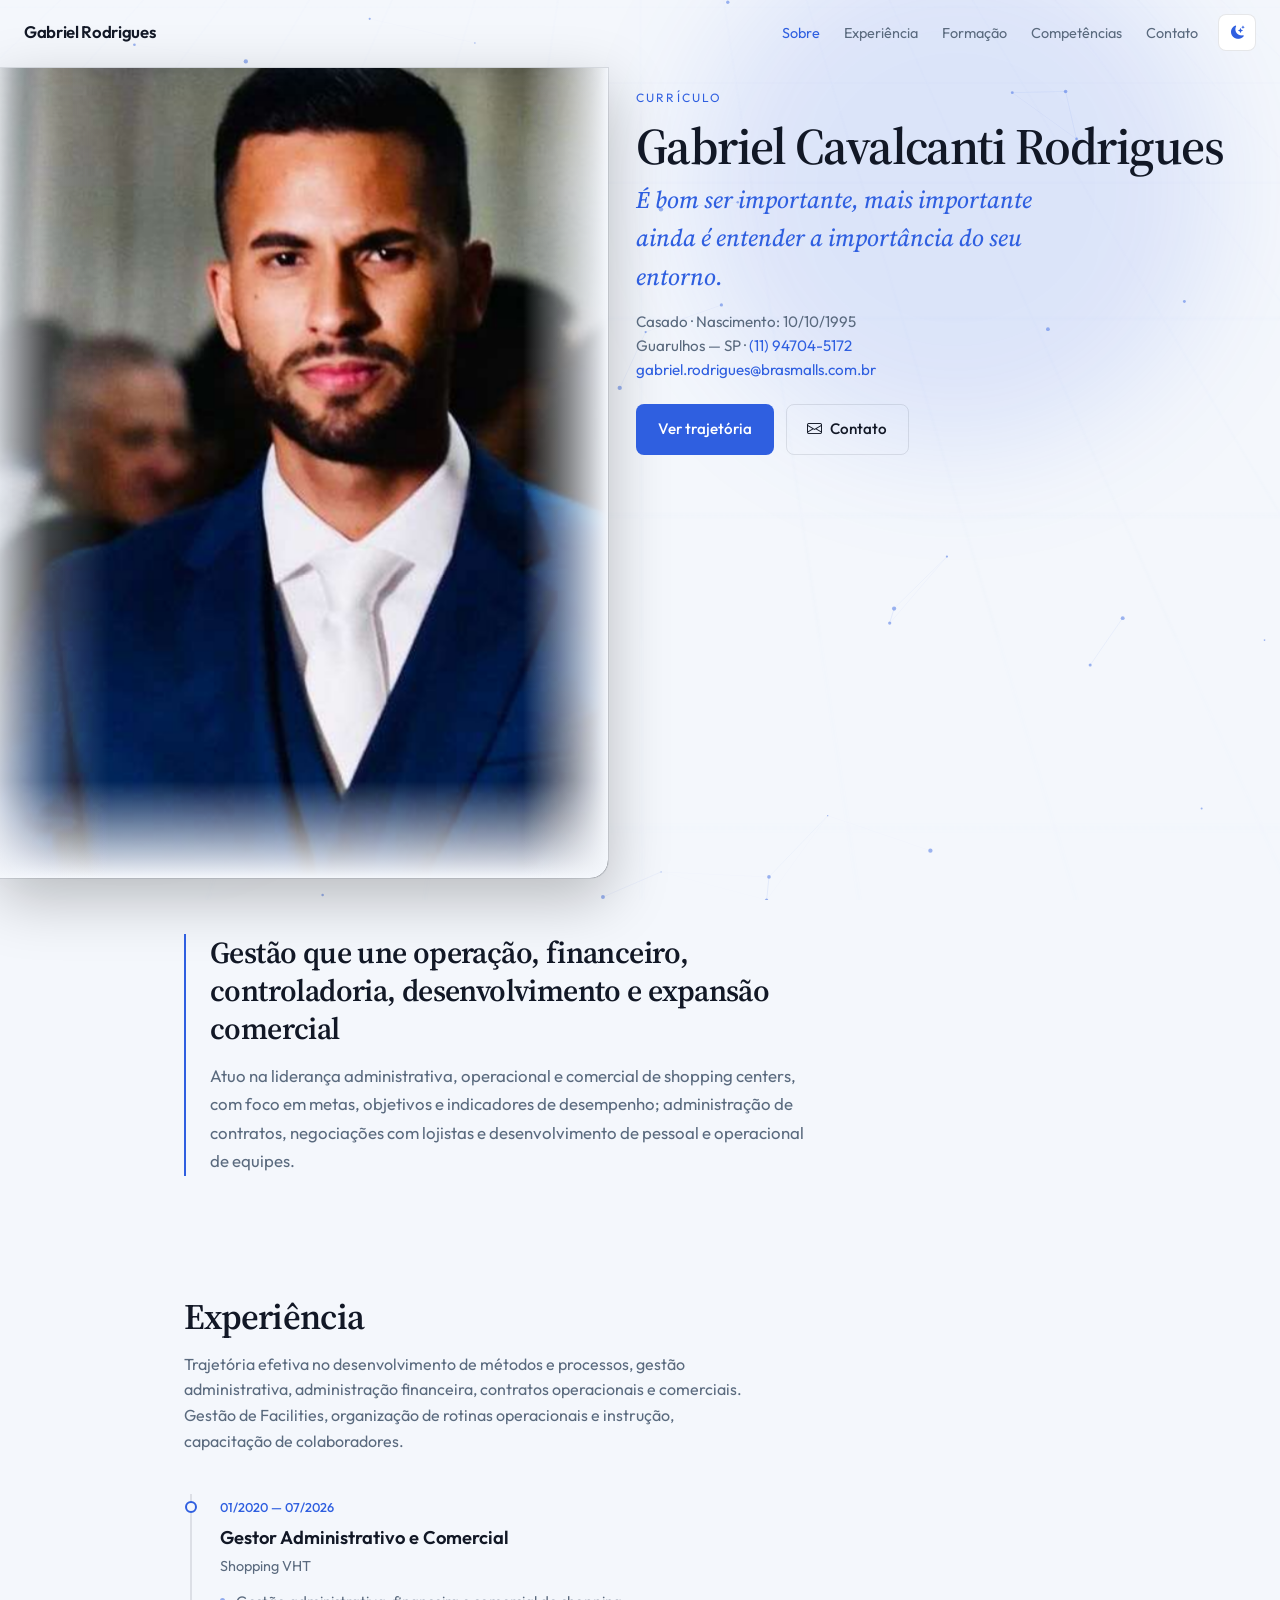
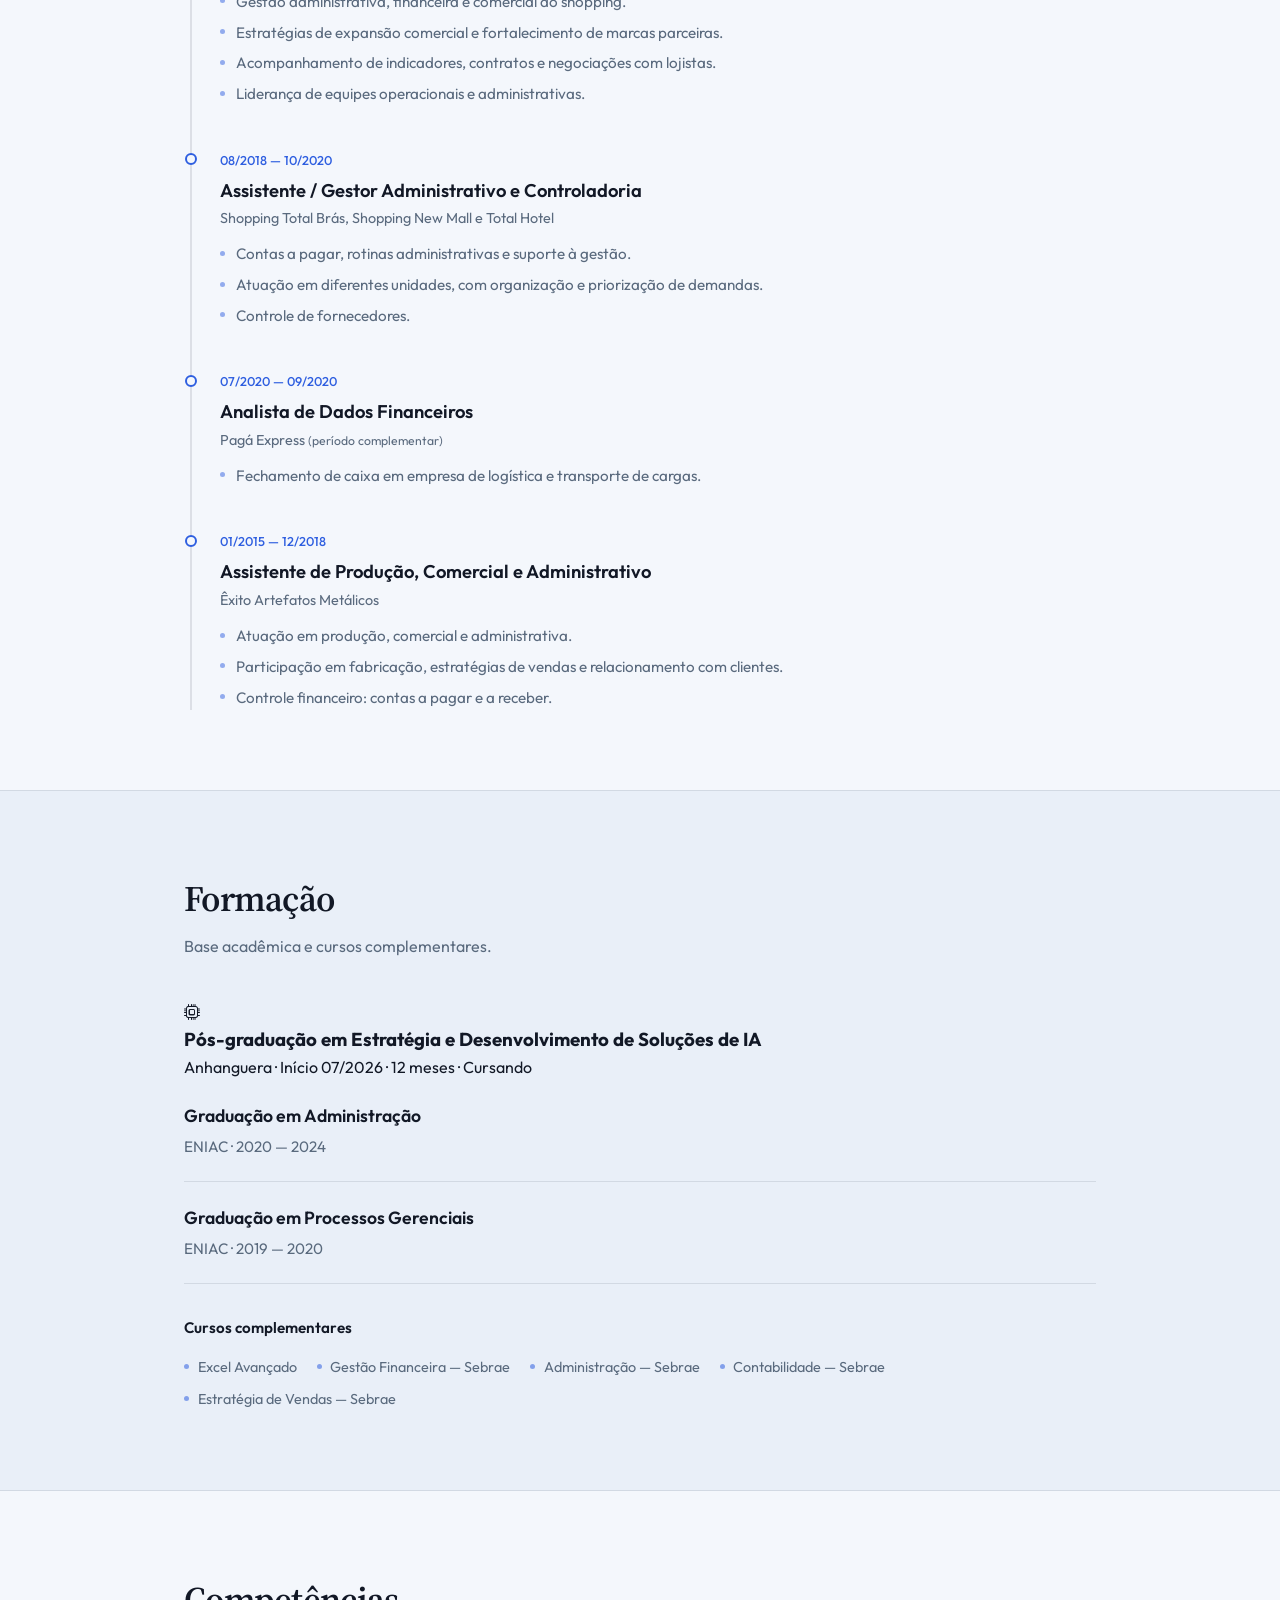
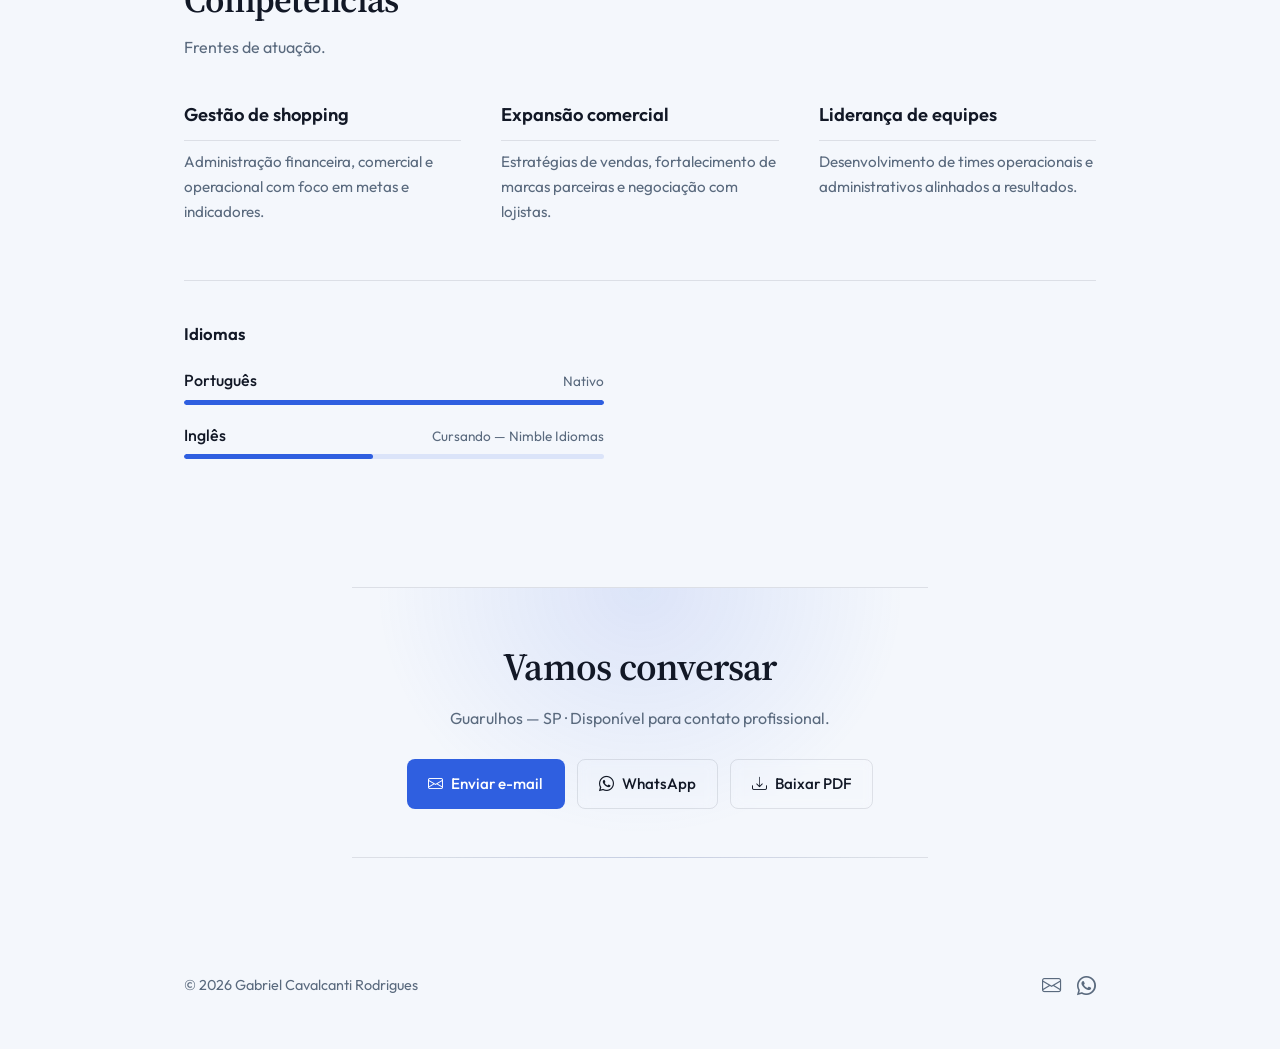
==== index.html @ 25b81e14 "Replace outdated PDF download with current CV content. Co-authored-by: Cursor <cursoragent@cursor.co" ====
<!DOCTYPE html>
<html lang="pt-BR">
<head>
  <meta charset="UTF-8" />
  <meta name="viewport" content="width=device-width, initial-scale=1.0" />
  <title>Gabriel Rodrigues | Gestão Administrativa e Comercial</title>
  <meta name="description" content="Currículo de Gabriel Cavalcanti Rodrigues — Gestor Administrativo e Comercial em shopping centers." />
  <link rel="preconnect" href="https://fonts.googleapis.com" />
  <link rel="preconnect" href="https://fonts.gstatic.com" crossorigin />
  <link href="https://fonts.googleapis.com/css2?family=Outfit:wght@400;500;600;700&family=Source+Serif+4:opsz,wght@8..60,500;8..60,600&display=swap" rel="stylesheet" />
  <link rel="stylesheet" href="https://cdn.jsdelivr.net/npm/bootstrap-icons@1.11.3/font/bootstrap-icons.min.css" />
  <link rel="stylesheet" href="styles.css" />
  <script>
    (function () {
      var saved = localStorage.getItem("cv-theme");
      var theme = saved || (window.matchMedia("(prefers-color-scheme: light)").matches ? "light" : "dark");
      document.documentElement.setAttribute("data-theme", theme);
    })();
  </script>
</head>
<body>
  <nav class="nav" id="nav">
    <a href="#inicio" class="nav__brand">Gabriel Rodrigues</a>
    <div class="nav__actions">
      <ul class="nav__links" id="navLinks">
        <li><a href="#sobre">Sobre</a></li>
        <li><a href="#experiencia">Experiência</a></li>
        <li><a href="#formacao">Formação</a></li>
        <li><a href="#competencias">Competências</a></li>
        <li><a href="#contato">Contato</a></li>
      </ul>
      <button class="theme-toggle" id="themeToggle" type="button" aria-label="Alternar tema claro ou escuro" title="Alternar tema">
        <i class="bi bi-sun-fill" id="themeIcon"></i>
      </button>
      <button class="nav__toggle" id="navToggle" aria-label="Abrir menu">
        <i class="bi bi-list"></i>
      </button>
    </div>
  </nav>

  <div class="fx" aria-hidden="true">
    <canvas id="fxCanvas" class="fx__canvas"></canvas>
    <div class="fx__grid"></div>
    <div class="fx__orb fx__orb--1"></div>
    <div class="fx__orb fx__orb--2"></div>
  </div>

  <header class="hero" id="inicio">
    <div class="hero__media">
      <img
        src="foto.jpg"
        alt="Gabriel Cavalcanti Rodrigues"
        class="hero__photo"
        onerror="this.style.display='none'; this.nextElementSibling.style.display='flex';"
      />
      <div class="hero__photo-fallback" aria-hidden="true">
        <i class="bi bi-person"></i>
      </div>
    </div>
    <div class="hero__content">
      <p class="hero__label">Currículo</p>
      <h1 class="hero__name">Gabriel Cavalcanti Rodrigues</h1>
      <p class="hero__tagline">É bom ser importante, mais importante ainda é entender a importância do seu entorno.</p>
      <p class="hero__summary">
        Casado · Nascimento: 10/10/1995<br />
        Guarulhos — SP · <a href="https://api.whatsapp.com/send?phone=5511947045172&text=Ol%C3%A1%2C%20vim%20pelo%20seu%20curr%C3%ADculo." target="_blank" rel="noopener noreferrer">(11) 94704-5172</a><br />
        <a href="mailto:gabriel.rodrigues@brasmalls.com.br">gabriel.rodrigues@brasmalls.com.br</a>
      </p>
      <div class="hero__cta">
        <a href="#experiencia" class="btn btn--primary">Ver trajetória</a>
        <a href="mailto:gabriel.rodrigues@brasmalls.com.br" class="btn btn--ghost">
          <i class="bi bi-envelope"></i> Contato
        </a>
      </div>
    </div>
  </header>

  <main>
        <section class="section section--intro" id="sobre">
      <div class="intro reveal">
        <h2>Gestão que une operação, financeiro, controladoria, desenvolvimento e expansão comercial</h2>
        <p>
          Atuo na liderança administrativa, operacional e comercial de shopping centers,
          com foco em metas, objetivos e indicadores de desempenho; administração de contratos,
          negociações com lojistas e desenvolvimento de pessoal e operacional de equipes.
        </p>
      </div>
    </section>

    <section class="section" id="experiencia">
      <div class="section__head">
        <h2>Experiência</h2>
        <p>Trajetória efetiva no desenvolvimento de métodos e processos, gestão administrativa, administração financeira, contratos operacionais e comerciais. Gestão de Facilities, organização de rotinas operacionais e instrução, capacitação de colaboradores.</p>
      </div>

      <div class="timeline">
        <article class="timeline__item reveal">
          <div class="timeline__meta">
            <span class="timeline__period">01/2020 — 07/2026</span>
            <h3>Gestor Administrativo e Comercial</h3>
            <p class="timeline__company">Shopping VHT</p>
          </div>
          <ul class="timeline__points">
            <li>Gestão administrativa, financeira e comercial do shopping.</li>
            <li>Estratégias de expansão comercial e fortalecimento de marcas parceiras.</li>
            <li>Acompanhamento de indicadores, contratos e negociações com lojistas.</li>
            <li>Liderança de equipes operacionais e administrativas.</li>
          </ul>
        </article>

        <article class="timeline__item reveal">
          <div class="timeline__meta">
            <span class="timeline__period">08/2018 — 10/2020</span>
            <h3>Assistente / Gestor Administrativo e Controladoria</h3>
            <p class="timeline__company">Shopping Total Brás, Shopping New Mall e Total Hotel</p>
          </div>
          <ul class="timeline__points">
            <li>Contas a pagar, rotinas administrativas e suporte à gestão.</li>
            <li>Atuação em diferentes unidades, com organização e priorização de demandas.</li>
            <li>Controle de fornecedores.</li>
          </ul>
        </article>

        <article class="timeline__item reveal">
          <div class="timeline__meta">
            <span class="timeline__period">07/2020 — 09/2020</span>
            <h3>Analista de Dados Financeiros</h3>
            <p class="timeline__company">Pagá Express <span class="timeline__note">(período complementar)</span></p>
          </div>
          <ul class="timeline__points">
            <li>Fechamento de caixa em empresa de logística e transporte de cargas.</li>
          </ul>
        </article>

        <article class="timeline__item reveal">
          <div class="timeline__meta">
            <span class="timeline__period">01/2015 — 12/2018</span>
            <h3>Assistente de Produção, Comercial e Administrativo</h3>
            <p class="timeline__company">Êxito Artefatos Metálicos</p>
          </div>
          <ul class="timeline__points">
            <li>Atuação em produção, comercial e administrativa.</li>
            <li>Participação em fabricação, estratégias de vendas e relacionamento com clientes.</li>
            <li>Controle financeiro: contas a pagar e a receber.</li>
          </ul>
        </article>
      </div>
    </section>

    <section class="section section--alt" id="formacao">
      <div class="section__head">
        <h2>Formação</h2>
        <p>Base acadêmica e cursos complementares.</p>
      </div>

      <div class="grid grid--2">
        <article class="info reveal">
          <i class="bi bi-cpu info__icon"></i>
          <div>
            <h3>Pós-graduação em Estratégia e Desenvolvimento de Soluções de IA</h3>
            <p class="info__sub">Anhanguera · Início 07/2026 · 12 meses · Cursando</p>
          </div>
        </article>
        <article class="stack__item reveal">
          <h3>Graduação em Administração</h3>
          <p>ENIAC · 2020 — 2024</p>
        </article>
        <article class="stack__item reveal">
          <h3>Graduação em Processos Gerenciais</h3>
          <p>ENIAC · 2019 — 2020</p>
        </article>
      </div>

      <div class="courses reveal">
        <h3 class="courses__title">Cursos complementares</h3>
        <ul class="courses__list">
          <li>Excel Avançado</li>
          <li>Gestão Financeira — Sebrae</li>
          <li>Administração — Sebrae</li>
          <li>Contabilidade — Sebrae</li>
          <li>Estratégia de Vendas — Sebrae</li>
        </ul>
      </div>
    </section>

    <section class="section" id="competencias">
      <div class="section__head">
        <h2>Competências</h2>
        <p>Frentes de atuação.</p>
      </div>

      <div class="skills">
        <article class="skill reveal">
          <h3>Gestão de shopping</h3>
          <p>Administração financeira, comercial e operacional com foco em metas e indicadores.</p>
        </article>
        <article class="skill reveal">
          <h3>Expansão comercial</h3>
          <p>Estratégias de vendas, fortalecimento de marcas parceiras e negociação com lojistas.</p>
        </article>
        <article class="skill reveal">
          <h3>Liderança de equipes</h3>
          <p>Desenvolvimento de times operacionais e administrativos alinhados a resultados.</p>
        </article>
      </div>

      <div class="langs reveal" id="idiomas">
        <h3 class="langs__title">Idiomas</h3>
        <ul class="langs__list">
          <li>
            <span class="langs__name">Português</span>
            <span class="langs__level">Nativo</span>
            <span class="langs__bar" role="progressbar" aria-valuenow="100" aria-valuemin="0" aria-valuemax="100">
              <span style="--level: 100%"></span>
            </span>
          </li>
          <li>
            <span class="langs__name">Inglês</span>
            <span class="langs__level">Cursando — Nimble Idiomas</span>
            <span class="langs__bar" role="progressbar" aria-valuenow="45" aria-valuemin="0" aria-valuemax="100">
              <span style="--level: 45%"></span>
            </span>
          </li>
        </ul>
      </div>
    </section>

    <section class="section section--cta" id="contato">
      <div class="cta reveal">
        <h2>Vamos conversar</h2>
        <p>Guarulhos — SP · Disponível para contato profissional.</p>
        <div class="cta__actions">
          <a href="mailto:gabriel.rodrigues@brasmalls.com.br" class="btn btn--primary">
            <i class="bi bi-envelope"></i> Enviar e-mail
          </a>
          <a href="https://api.whatsapp.com/send?phone=5511947045172&text=Ol%C3%A1%2C%20vim%20pelo%20seu%20curr%C3%ADculo." target="_blank" rel="noopener noreferrer" class="btn btn--ghost">
            <i class="bi bi-whatsapp"></i> WhatsApp
          </a>
          <a href="Curriculo_ Rodrigues.pdf" class="btn btn--ghost" download>
            <i class="bi bi-download"></i> Baixar PDF
          </a>
        </div>
      </div>
    </section>
  </main>

  <footer class="footer">
    <p>© <span id="year"></span> Gabriel Cavalcanti Rodrigues</p>
    <div class="footer__links">
      <a href="mailto:gabriel.rodrigues@brasmalls.com.br" aria-label="E-mail"><i class="bi bi-envelope"></i></a>
      <a href="https://api.whatsapp.com/send?phone=5511947045172&text=Ol%C3%A1%2C%20vim%20pelo%20seu%20curr%C3%ADculo." target="_blank" rel="noopener noreferrer" aria-label="WhatsApp"><i class="bi bi-whatsapp"></i></a>
    </div>
  </footer>

  <script src="script.js"></script>
</body>
</html>
---- styles.css ----
:root {
  --bg: #070b14;
  --bg-alt: #0e1524;
  --surface: #141c2e;
  --text: #e8eef4;
  --muted: #8b9aab;
  --accent: #4d7cff;
  --accent-soft: #6b91ff;
  --accent-dim: rgba(77, 124, 255, 0.16);
  --line: rgba(232, 238, 244, 0.1);
  --nav-bg: rgba(7, 11, 20, 0.82);
  --fx-dot: rgba(77, 124, 255, 0.55);
  --fx-line: rgba(77, 124, 255, 0.12);
  --fx-grid: rgba(77, 124, 255, 0.06);
  --orb-a: rgba(45, 100, 255, 0.18);
  --orb-b: rgba(20, 180, 220, 0.1);
  --font: "Outfit", sans-serif;
  --serif: "Source Serif 4", Georgia, serif;
  --radius: 12px;
  --max: 960px;
  --ease: cubic-bezier(0.22, 1, 0.36, 1);
  color-scheme: dark;
}

[data-theme="light"] {
  --bg: #f4f7fc;
  --bg-alt: #e8eef8;
  --surface: #ffffff;
  --text: #121826;
  --muted: #5a6a7e;
  --accent: #2f5fe0;
  --accent-soft: #1e4fd0;
  --accent-dim: rgba(47, 95, 224, 0.12);
  --line: rgba(18, 24, 38, 0.1);
  --nav-bg: rgba(244, 247, 252, 0.88);
  --fx-dot: rgba(47, 95, 224, 0.45);
  --fx-line: rgba(47, 95, 224, 0.1);
  --fx-grid: rgba(47, 95, 224, 0.05);
  --orb-a: rgba(47, 95, 224, 0.12);
  --orb-b: rgba(20, 160, 200, 0.08);
  color-scheme: light;
}

*,
*::before,
*::after {
  box-sizing: border-box;
  margin: 0;
  padding: 0;
}

html {
  scroll-behavior: smooth;
}

body {
  font-family: var(--font);
  background: var(--bg);
  color: var(--text);
  line-height: 1.6;
  min-height: 100vh;
  transition: background 0.35s var(--ease), color 0.35s var(--ease);
}

a {
  color: inherit;
  text-decoration: none;
}

ul {
  list-style: none;
}

img {
  display: block;
  max-width: 100%;
}

/* —— Futuristic FX —— */
.fx {
  position: fixed;
  inset: 0;
  z-index: 0;
  pointer-events: none;
  overflow: hidden;
}

.fx__canvas {
  position: absolute;
  inset: 0;
  width: 100%;
  height: 100%;
}

.fx__grid {
  position: absolute;
  inset: -20%;
  background-image:
    linear-gradient(var(--fx-grid) 1px, transparent 1px),
    linear-gradient(90deg, var(--fx-grid) 1px, transparent 1px);
  background-size: 56px 56px;
  transform: perspective(600px) rotateX(58deg) translateY(-8%);
  transform-origin: center top;
  animation: gridDrift 28s linear infinite;
  mask-image: linear-gradient(180deg, rgba(0, 0, 0, 0.55), transparent 72%);
  opacity: 0.7;
}

.fx__orb {
  position: absolute;
  border-radius: 50%;
  filter: blur(60px);
  animation: orbFloat 18s ease-in-out infinite;
}

.fx__orb--1 {
  width: 42vw;
  height: 42vw;
  max-width: 520px;
  max-height: 520px;
  top: -8%;
  right: 5%;
  background: var(--orb-a);
}

.fx__orb--2 {
  width: 36vw;
  height: 36vw;
  max-width: 420px;
  max-height: 420px;
  bottom: 10%;
  left: -6%;
  background: var(--orb-b);
  animation-delay: -7s;
  animation-duration: 22s;
}

@keyframes gridDrift {
  from { background-position: 0 0; }
  to { background-position: 0 56px; }
}

@keyframes orbFloat {
  0%, 100% { transform: translate(0, 0) scale(1); }
  50% { transform: translate(3%, 4%) scale(1.08); }
}

.nav,
.hero,
main,
.footer {
  position: relative;
  z-index: 1;
}

/* —— Nav —— */
.nav {
  position: fixed;
  top: 0;
  left: 0;
  right: 0;
  z-index: 100;
  display: flex;
  align-items: center;
  justify-content: space-between;
  padding: 0.85rem 1.5rem;
  transition: background 0.3s var(--ease), backdrop-filter 0.3s, border-color 0.3s;
}

.nav.scrolled {
  background: var(--nav-bg);
  backdrop-filter: blur(14px);
  border-bottom: 1px solid var(--line);
}

.nav__brand {
  font-weight: 600;
  font-size: 1.05rem;
  letter-spacing: -0.02em;
}

.nav__actions {
  display: flex;
  align-items: center;
  gap: 1.25rem;
}

.nav__links {
  display: flex;
  gap: 1.5rem;
}

.nav__links a {
  font-size: 0.9rem;
  color: var(--muted);
  transition: color 0.2s;
}

.nav__links a:hover,
.nav__links a.active {
  color: var(--accent);
}

.theme-toggle {
  display: inline-flex;
  align-items: center;
  justify-content: center;
  width: 2.35rem;
  height: 2.35rem;
  border-radius: 8px;
  border: 1px solid var(--line);
  background: var(--surface);
  color: var(--accent);
  cursor: pointer;
  transition: transform 0.2s var(--ease), border-color 0.2s, background 0.2s;
}

.theme-toggle:hover {
  transform: translateY(-1px);
  border-color: var(--accent);
}

.nav__toggle {
  display: none;
  background: none;
  border: none;
  color: var(--text);
  font-size: 1.5rem;
  cursor: pointer;
}

/* —— Hero —— */
.hero {
  display: grid;
  grid-template-columns: minmax(280px, 0.95fr) 1.05fr;
  align-items: start;
  min-height: auto;
  padding-top: 4.25rem;
}

.hero__media {
  position: relative;
  overflow: hidden;
  background: var(--bg-alt);
  height: min(90vh, 820px);
  border-radius: 0 0 18px 0;
  box-shadow: 0 0 0 1px var(--line), 0 20px 60px rgba(0, 0, 0, 0.25);
}

.hero__photo {
  width: 100%;
  height: 100%;
  object-fit: cover;
  object-position: 68% 10%;
  transform: scale(1.02);
  transform-origin: 68% 10%;
  animation: fadeIn 1s var(--ease) both;
}

.hero__photo-fallback {
  display: none;
  width: 100%;
  height: 100%;
  min-height: 280px;
  align-items: center;
  justify-content: center;
  background: linear-gradient(145deg, var(--surface), var(--bg));
  font-size: 6rem;
  color: var(--muted);
  opacity: 0.4;
}

.hero__media::after {
  content: "";
  position: absolute;
  inset: 0;
  background:
    linear-gradient(90deg, color-mix(in srgb, var(--bg) 80%, transparent) 0%, color-mix(in srgb, var(--bg) 25%, transparent) 8%, transparent 18%),
    linear-gradient(270deg, var(--bg) 0%, transparent 14%),
    linear-gradient(180deg, transparent 88%, var(--bg) 100%);
  pointer-events: none;
  z-index: 2;
}

.hero__media::before {
  content: "";
  position: absolute;
  inset: 0;
  border: 1px solid rgba(77, 124, 255, 0.2);
  border-left: none;
  border-top: none;
  border-radius: 0 0 18px 0;
  pointer-events: none;
  z-index: 1;
  box-shadow: inset 0 0 40px rgba(77, 124, 255, 0.08);
}

.hero__content {
  display: flex;
  flex-direction: column;
  justify-content: flex-start;
  padding: 1.25rem 2.5rem 2rem 1.75rem;
  animation: slideUp 0.9s var(--ease) 0.1s both;
}

.hero__label {
  font-size: 0.75rem;
  text-transform: uppercase;
  letter-spacing: 0.18em;
  color: var(--accent);
  margin-bottom: 0.65rem;
}

.hero__name {
  font-family: var(--serif);
  font-size: clamp(2.1rem, 4.4vw, 3.2rem);
  font-weight: 600;
  line-height: 1.1;
  letter-spacing: -0.03em;
  margin-bottom: 0.45rem;
}

.hero__tagline {
  font-family: var(--serif);
  font-size: clamp(1.15rem, 2.2vw, 1.5rem);
  font-weight: 500;
  color: var(--accent);
  margin-bottom: 0.85rem;
  font-style: italic;
  max-width: 28rem;
}

.hero__summary {
  color: var(--muted);
  font-size: 0.95rem;
  max-width: 28rem;
  margin-bottom: 1.35rem;
  line-height: 1.6;
}

.hero__summary a {
  color: var(--accent);
  transition: color 0.2s;
}

.hero__summary a:hover {
  color: var(--accent-soft);
}

.hero__cta {
  display: flex;
  flex-wrap: wrap;
  gap: 0.75rem;
}

.btn {
  display: inline-flex;
  align-items: center;
  gap: 0.5rem;
  padding: 0.75rem 1.3rem;
  font-family: var(--font);
  font-size: 0.95rem;
  font-weight: 500;
  border-radius: 8px;
  border: 1px solid transparent;
  cursor: pointer;
  transition: transform 0.2s var(--ease), background 0.2s, border-color 0.2s;
}

.btn:hover {
  transform: translateY(-2px);
}

.btn--primary {
  background: var(--accent);
  color: #fff;
}

.btn--primary:hover {
  background: var(--accent-soft);
}

.btn--ghost {
  background: transparent;
  border-color: var(--line);
  color: var(--text);
  backdrop-filter: blur(6px);
}

.btn--ghost:hover {
  border-color: var(--accent);
  color: var(--accent);
}

/* —— Sections —— */
.section {
  max-width: var(--max);
  margin: 0 auto;
  padding: 5rem 1.5rem;
}

.section--intro {
  padding-top: 3.5rem;
  padding-bottom: 2rem;
}

.section--alt {
  position: relative;
}

.section--alt::before {
  content: "";
  position: absolute;
  left: 50%;
  transform: translateX(-50%);
  width: 100vw;
  top: 0;
  bottom: 0;
  background: color-mix(in srgb, var(--bg-alt) 88%, transparent);
  z-index: -1;
  border-top: 1px solid var(--line);
  border-bottom: 1px solid var(--line);
}

.section__head {
  margin-bottom: 2.5rem;
  max-width: 36rem;
}

.section__head h2 {
  font-family: var(--serif);
  font-size: clamp(1.75rem, 3.5vw, 2.25rem);
  font-weight: 600;
  letter-spacing: -0.02em;
  margin-bottom: 0.4rem;
}

.section__head p {
  color: var(--muted);
  font-size: 1rem;
}

.intro {
  max-width: 40rem;
  border-left: 2px solid var(--accent);
  padding-left: 1.5rem;
}

.intro h2 {
  font-family: var(--serif);
  font-size: clamp(1.45rem, 3vw, 1.9rem);
  font-weight: 600;
  line-height: 1.25;
  letter-spacing: -0.02em;
  margin-bottom: 0.85rem;
}

.intro p {
  color: var(--muted);
  font-size: 1.05rem;
  line-height: 1.7;
}

/* —— Timeline —— */
.timeline {
  display: flex;
  flex-direction: column;
  border-left: 2px solid var(--line);
  margin-left: 0.35rem;
}

.timeline__item {
  position: relative;
  padding: 0 0 2.5rem 1.75rem;
}

.timeline__item:last-child {
  padding-bottom: 0;
}

.timeline__item::before {
  content: "";
  position: absolute;
  left: -7px;
  top: 0.4rem;
  width: 12px;
  height: 12px;
  border-radius: 50%;
  background: var(--bg);
  border: 2px solid var(--accent);
}

.timeline__period {
  display: inline-block;
  font-size: 0.8rem;
  color: var(--accent);
  font-weight: 500;
  margin-bottom: 0.35rem;
}

.timeline__item h3 {
  font-size: 1.15rem;
  font-weight: 600;
  margin-bottom: 0.15rem;
}

.timeline__company {
  color: var(--muted);
  font-size: 0.9rem;
  margin-bottom: 0.75rem;
}

.timeline__note {
  color: var(--muted);
  font-weight: 400;
  font-size: 0.85em;
}

.timeline__points {
  display: flex;
  flex-direction: column;
  gap: 0.4rem;
}

.timeline__points li {
  position: relative;
  padding-left: 1rem;
  color: var(--muted);
  font-size: 0.95rem;
}

.timeline__points li::before {
  content: "";
  position: absolute;
  left: 0;
  top: 0.55em;
  width: 5px;
  height: 5px;
  border-radius: 50%;
  background: var(--accent);
  opacity: 0.5;
}

/* —— Formação stack —— */
.stack {
  display: flex;
  flex-direction: column;
  gap: 0;
}

.stack__item {
  padding: 1.35rem 0;
  border-bottom: 1px solid var(--line);
}

.stack__item:first-child {
  padding-top: 0;
}

.stack__item h3 {
  font-size: 1.1rem;
  font-weight: 600;
  margin-bottom: 0.3rem;
}

.stack__item p {
  color: var(--muted);
  font-size: 0.95rem;
}

.courses {
  margin-top: 2rem;
}

.courses__title {
  font-size: 0.95rem;
  font-weight: 600;
  margin-bottom: 1rem;
  color: var(--text);
}

.courses__list {
  display: flex;
  flex-wrap: wrap;
  gap: 0.55rem 1.25rem;
}

.courses__list li {
  font-size: 0.9rem;
  color: var(--muted);
  position: relative;
  padding-left: 0.85rem;
}

.courses__list li::before {
  content: "";
  position: absolute;
  left: 0;
  top: 0.55em;
  width: 5px;
  height: 5px;
  border-radius: 50%;
  background: var(--accent);
  opacity: 0.55;
}

/* —— Competências —— */
.skills {
  display: grid;
  grid-template-columns: repeat(3, 1fr);
  gap: 2rem 2.5rem;
}

.skill h3 {
  font-size: 1.15rem;
  font-weight: 600;
  margin-bottom: 0.5rem;
  padding-bottom: 0.65rem;
  border-bottom: 1px solid var(--line);
}

.skill p {
  color: var(--muted);
  font-size: 0.95rem;
  line-height: 1.65;
}

.langs {
  margin-top: 3.5rem;
  padding-top: 2.5rem;
  border-top: 1px solid var(--line);
}

.langs__title {
  font-size: 1.05rem;
  font-weight: 600;
  margin-bottom: 1.25rem;
}

.langs__list {
  display: flex;
  flex-direction: column;
  gap: 1.15rem;
  max-width: 420px;
}

.langs__list li {
  display: grid;
  grid-template-columns: 1fr auto;
  grid-template-rows: auto auto;
  gap: 0.35rem 1rem;
  align-items: baseline;
}

.langs__name {
  font-weight: 500;
}

.langs__level {
  font-size: 0.85rem;
  color: var(--muted);
  text-align: right;
}

.langs__bar {
  grid-column: 1 / -1;
  height: 5px;
  background: var(--accent-dim);
  border-radius: 99px;
  overflow: hidden;
}

.langs__bar > span {
  display: block;
  height: 100%;
  width: 0;
  background: var(--accent);
  border-radius: 99px;
  transition: width 1s var(--ease);
}

.langs__bar.animate > span {
  width: var(--level);
}

/* —— CTA closing —— */
.section--cta {
  padding-top: 3rem;
  padding-bottom: 5rem;
}

.cta {
  text-align: center;
  max-width: 36rem;
  margin: 0 auto;
  padding: 3rem 1.25rem;
  border-top: 1px solid var(--line);
  border-bottom: 1px solid var(--line);
  background:
    radial-gradient(ellipse at 50% 0%, var(--accent-dim), transparent 65%);
}

.cta h2 {
  font-family: var(--serif);
  font-size: clamp(1.8rem, 4vw, 2.4rem);
  font-weight: 600;
  letter-spacing: -0.02em;
  margin-bottom: 0.5rem;
}

.cta > p {
  color: var(--muted);
  margin-bottom: 1.75rem;
}

.cta__actions {
  display: flex;
  flex-wrap: wrap;
  justify-content: center;
  gap: 0.75rem;
}

/* —— Footer —— */
.footer {
  max-width: var(--max);
  margin: 0 auto;
  padding: 2rem 1.5rem 3rem;
  display: flex;
  align-items: center;
  justify-content: space-between;
  gap: 1rem;
  color: var(--muted);
  font-size: 0.9rem;
}

.footer__links {
  display: flex;
  gap: 1rem;
}

.footer__links a {
  font-size: 1.2rem;
  transition: color 0.2s;
}

.footer__links a:hover {
  color: var(--accent);
}

/* —— Reveal / motion —— */
.reveal {
  opacity: 0;
  transform: translateY(18px);
  transition: opacity 0.6s var(--ease), transform 0.6s var(--ease);
}

.reveal.visible {
  opacity: 1;
  transform: translateY(0);
}

@keyframes fadeIn {
  from { opacity: 0; }
  to { opacity: 1; }
}

@keyframes slideUp {
  from {
    opacity: 0;
    transform: translateY(22px);
  }
  to {
    opacity: 1;
    transform: translateY(0);
  }
}

@media (prefers-reduced-motion: reduce) {
  .fx__grid,
  .fx__orb,
  .reveal,
  .hero__content,
  .hero__photo {
    animation: none !important;
  }

  .reveal {
    opacity: 1;
    transform: none;
  }
}

/* —— Responsive —— */
@media (max-width: 900px) {
  .hero {
    grid-template-columns: 1fr;
    padding-top: 4rem;
  }

  .hero__media {
    height: min(58vh, 520px);
    width: min(100%, 380px);
    margin: 0 auto;
    border-radius: 0 0 16px 16px;
  }

  .hero__photo {
    object-position: 68% 8%;
    transform: scale(1.03);
    transform-origin: 68% 8%;
  }

  .hero__media::after {
    background: linear-gradient(180deg, transparent 45%, var(--bg) 100%);
  }

  .hero__media::before {
    border-radius: 0 0 16px 16px;
    border-left: 1px solid rgba(77, 124, 255, 0.2);
  }

  .hero__content {
    padding: 1.25rem 1.5rem 2.5rem;
  }

  .skills {
    grid-template-columns: 1fr;
    gap: 1.75rem;
  }
}

@media (max-width: 700px) {
  .nav__toggle {
    display: block;
  }

  .nav__links {
    position: absolute;
    top: 100%;
    left: 0;
    right: 0;
    flex-direction: column;
    gap: 0;
    background: var(--nav-bg);
    backdrop-filter: blur(14px);
    border-bottom: 1px solid var(--line);
    max-height: 0;
    overflow: hidden;
    transition: max-height 0.35s var(--ease);
  }

  .nav__links.open {
    max-height: 320px;
  }

  .nav__links a {
    display: block;
    padding: 1rem 1.5rem;
    border-top: 1px solid var(--line);
  }

  .footer {
    flex-direction: column;
    text-align: center;
  }

  .cta__actions {
    flex-direction: column;
    align-items: stretch;
  }

  .cta__actions .btn {
    justify-content: center;
  }
}
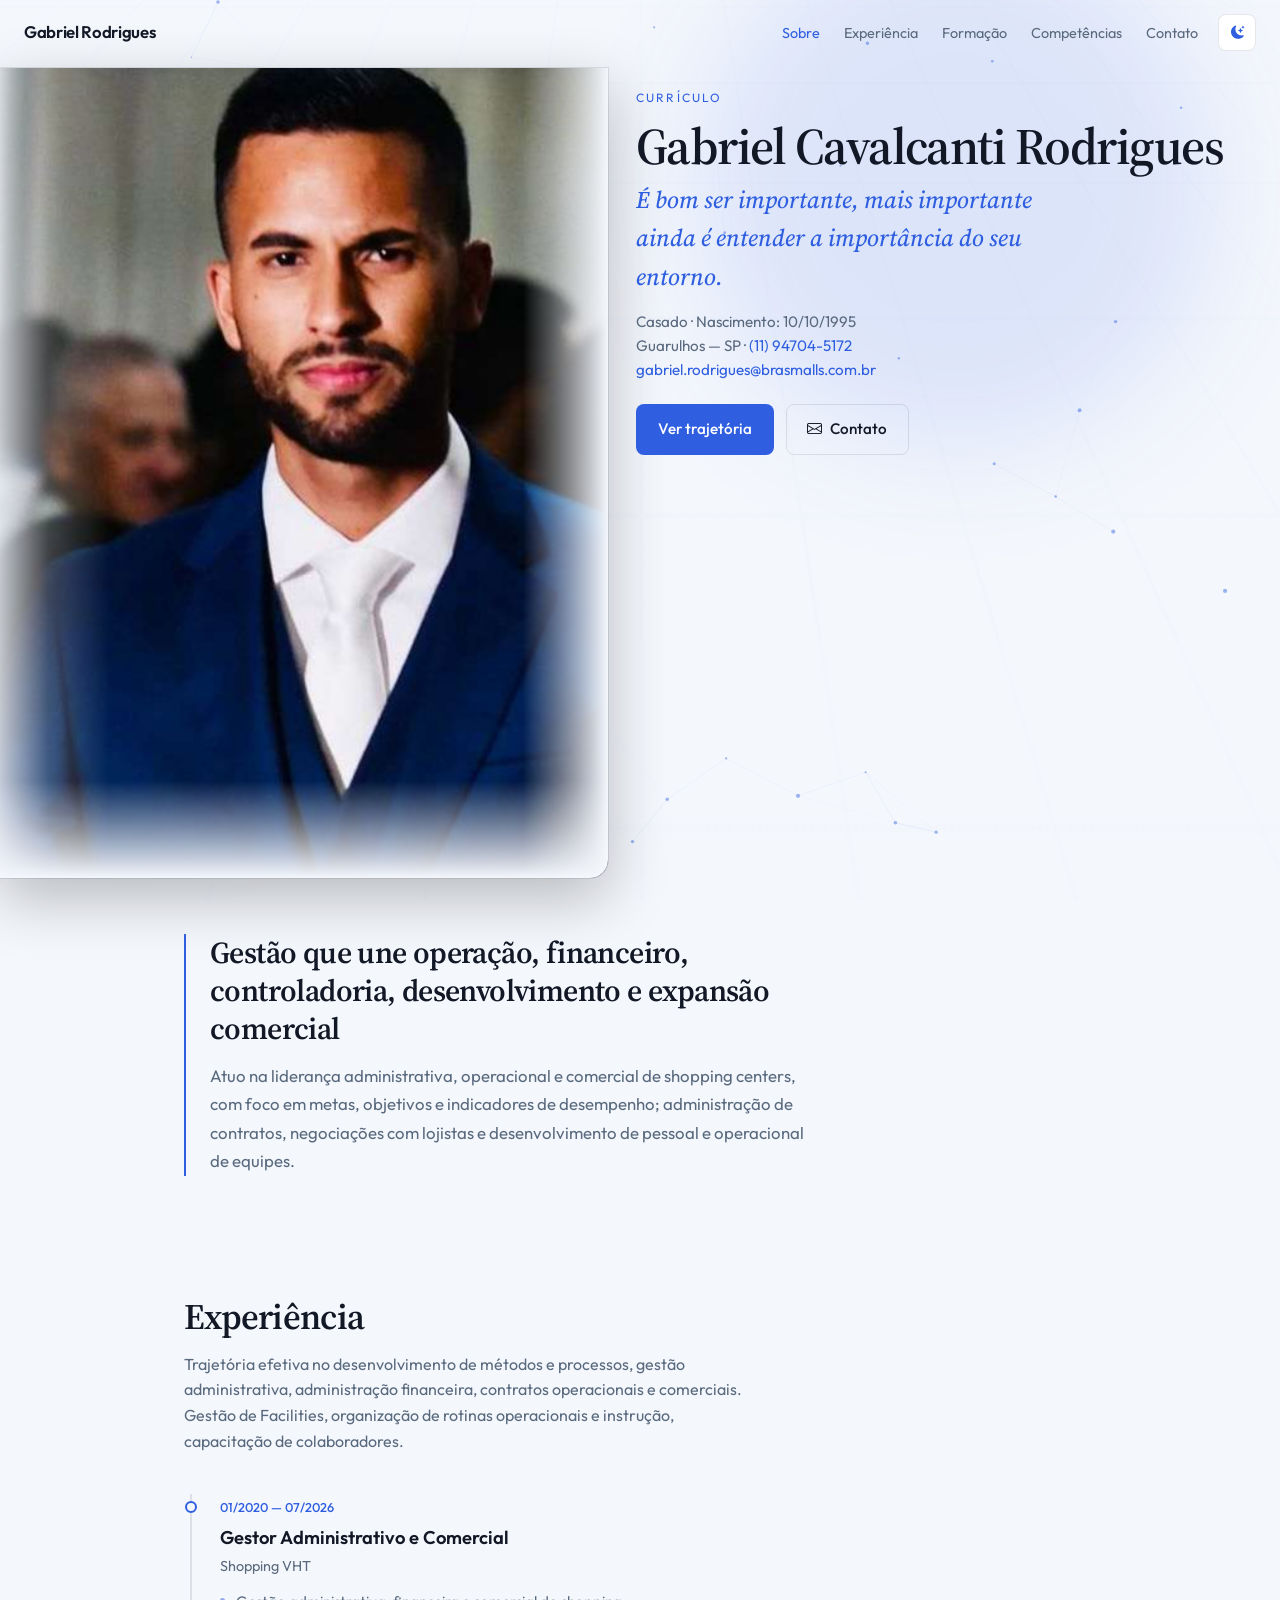
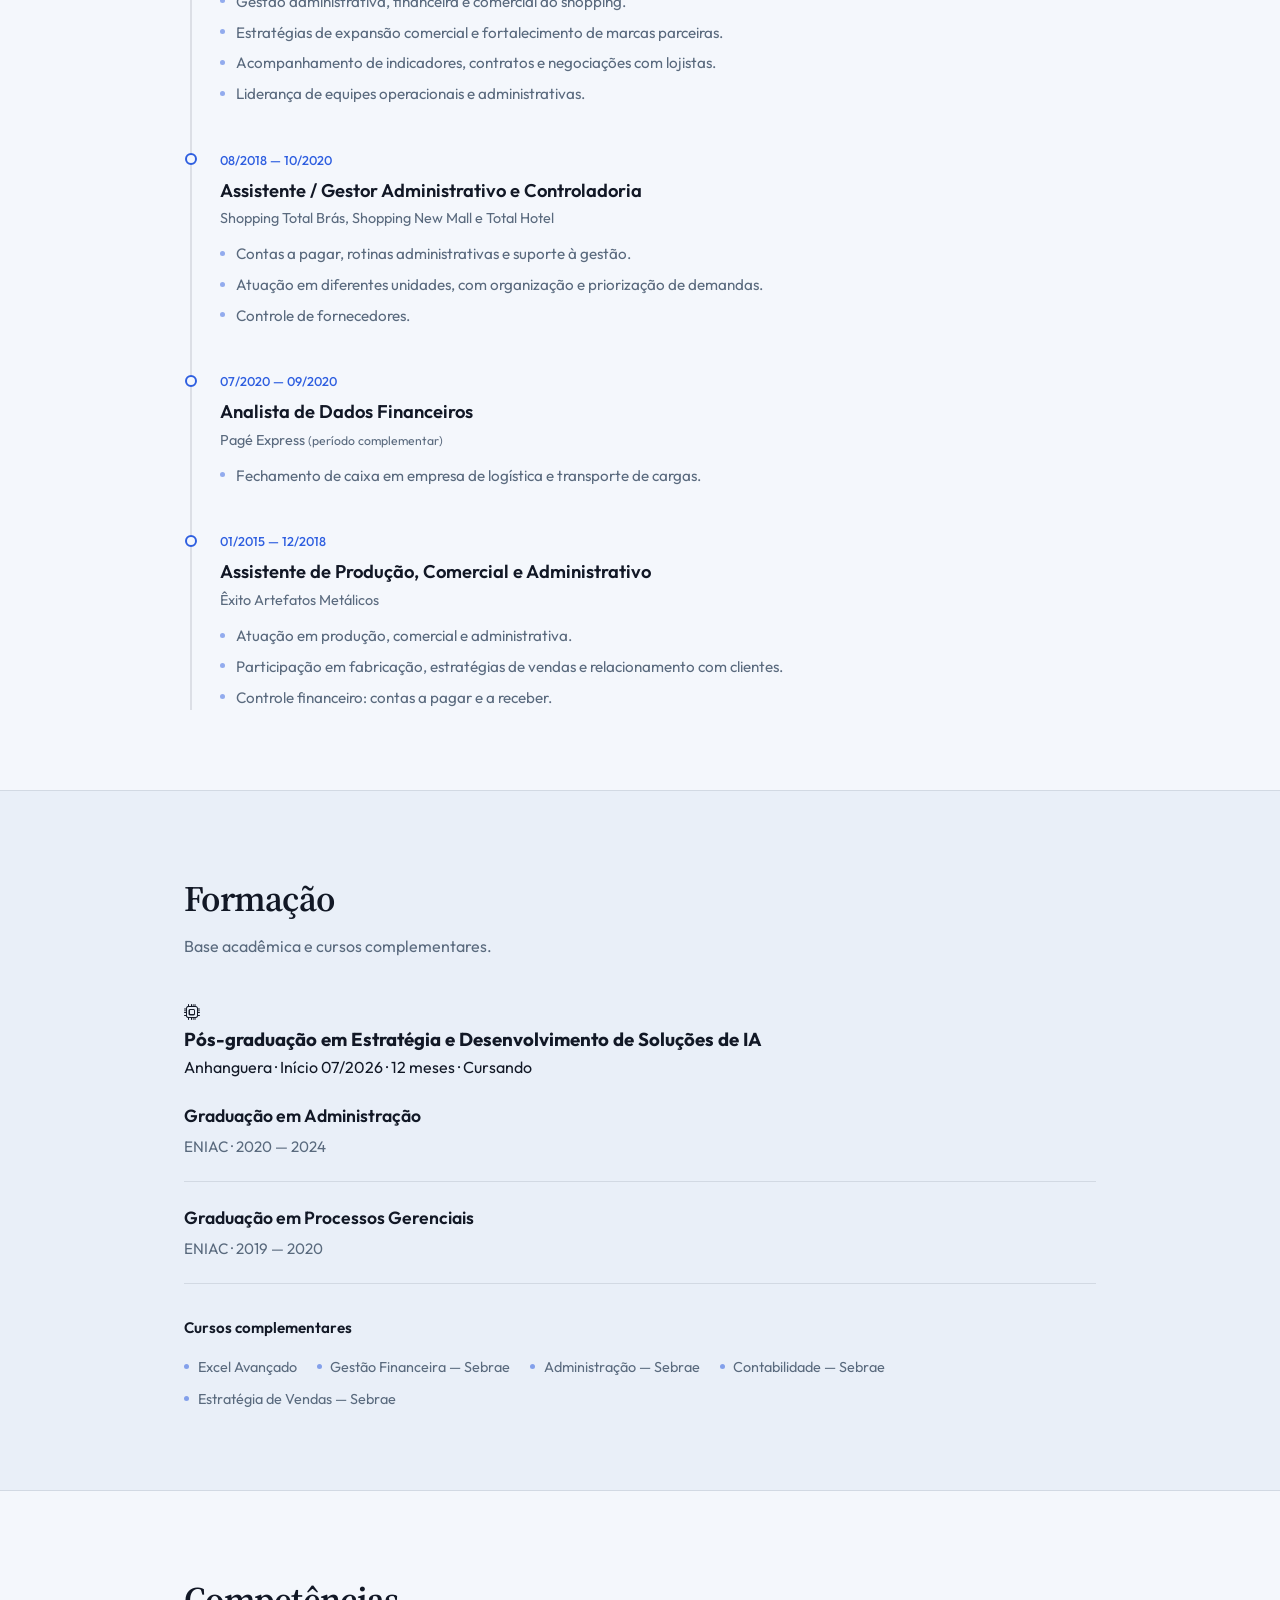
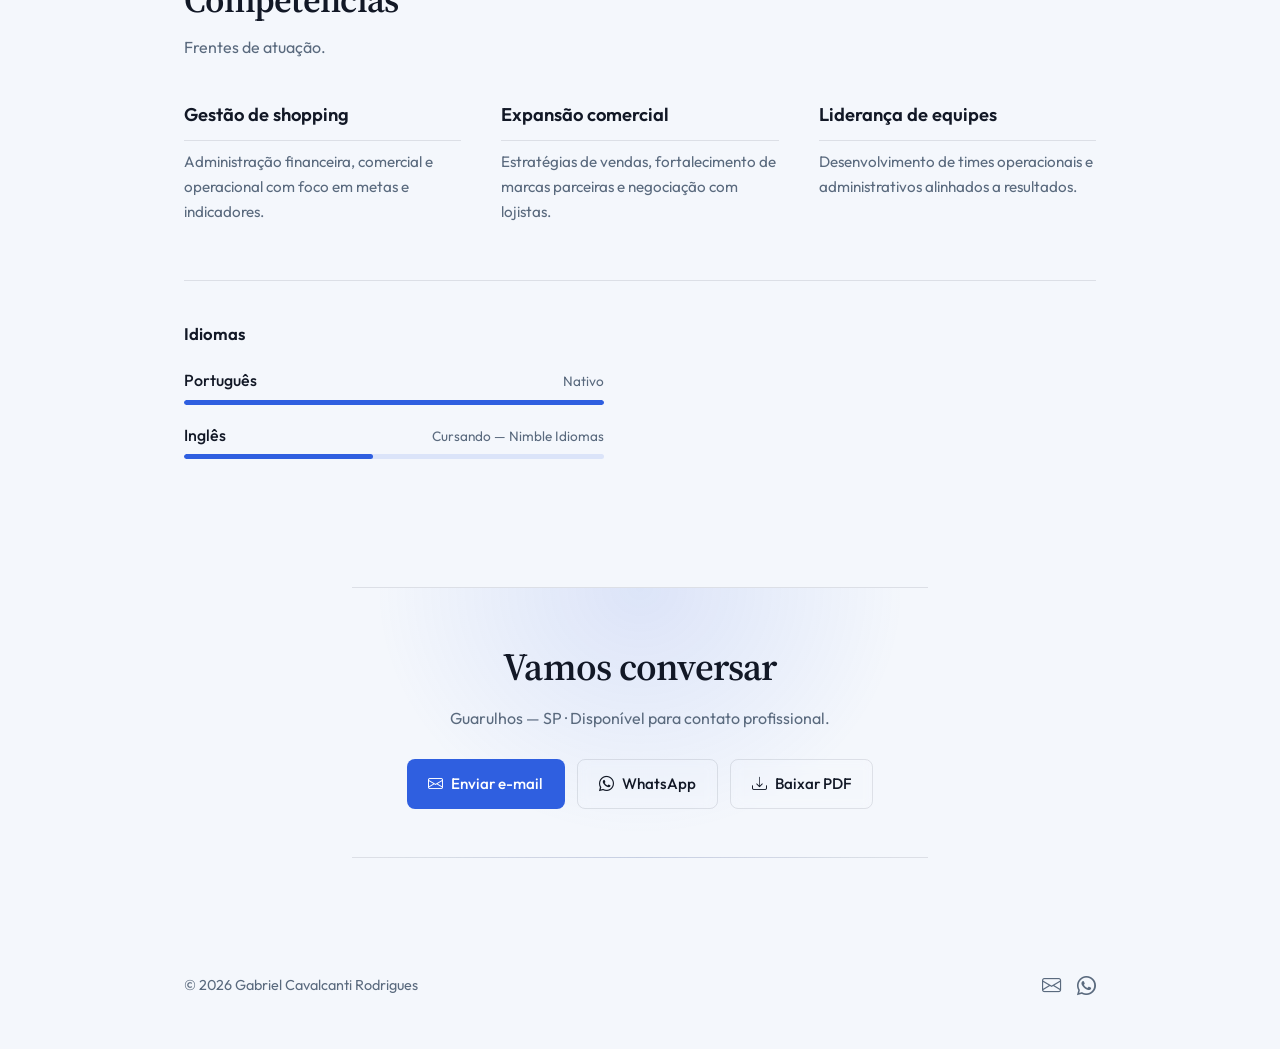
==== commit 7292c9e3: "Fix company name spelling to Pagé Express. Co-authored-by: Cursor <cursoragent@cursor.com>" ====
--- a/index.html
+++ b/index.html
@@ -125,7 +125,7 @@
           <div class="timeline__meta">
             <span class="timeline__period">07/2020 — 09/2020</span>
             <h3>Analista de Dados Financeiros</h3>
-            <p class="timeline__company">Pagá Express <span class="timeline__note">(período complementar)</span></p>
+            <p class="timeline__company">Pagé Express <span class="timeline__note">(período complementar)</span></p>
           </div>
           <ul class="timeline__points">
             <li>Fechamento de caixa em empresa de logística e transporte de cargas.</li>
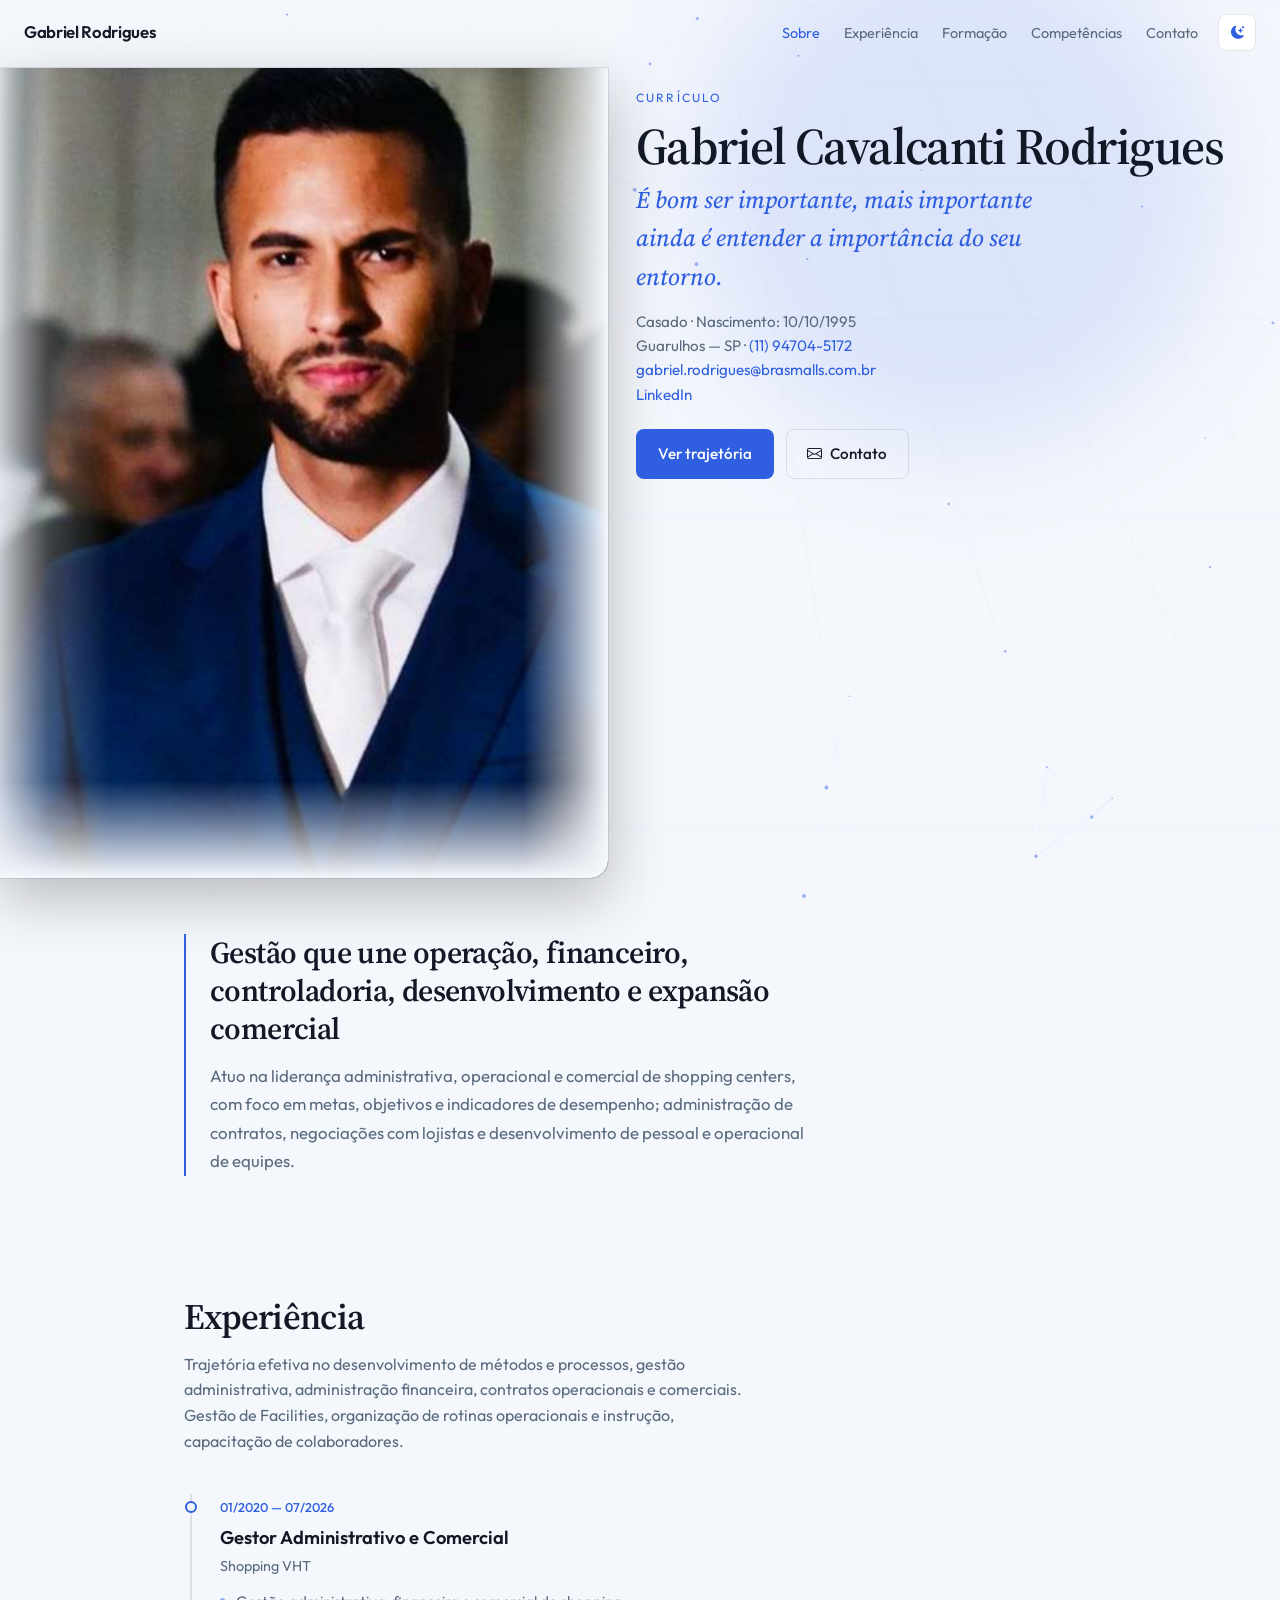
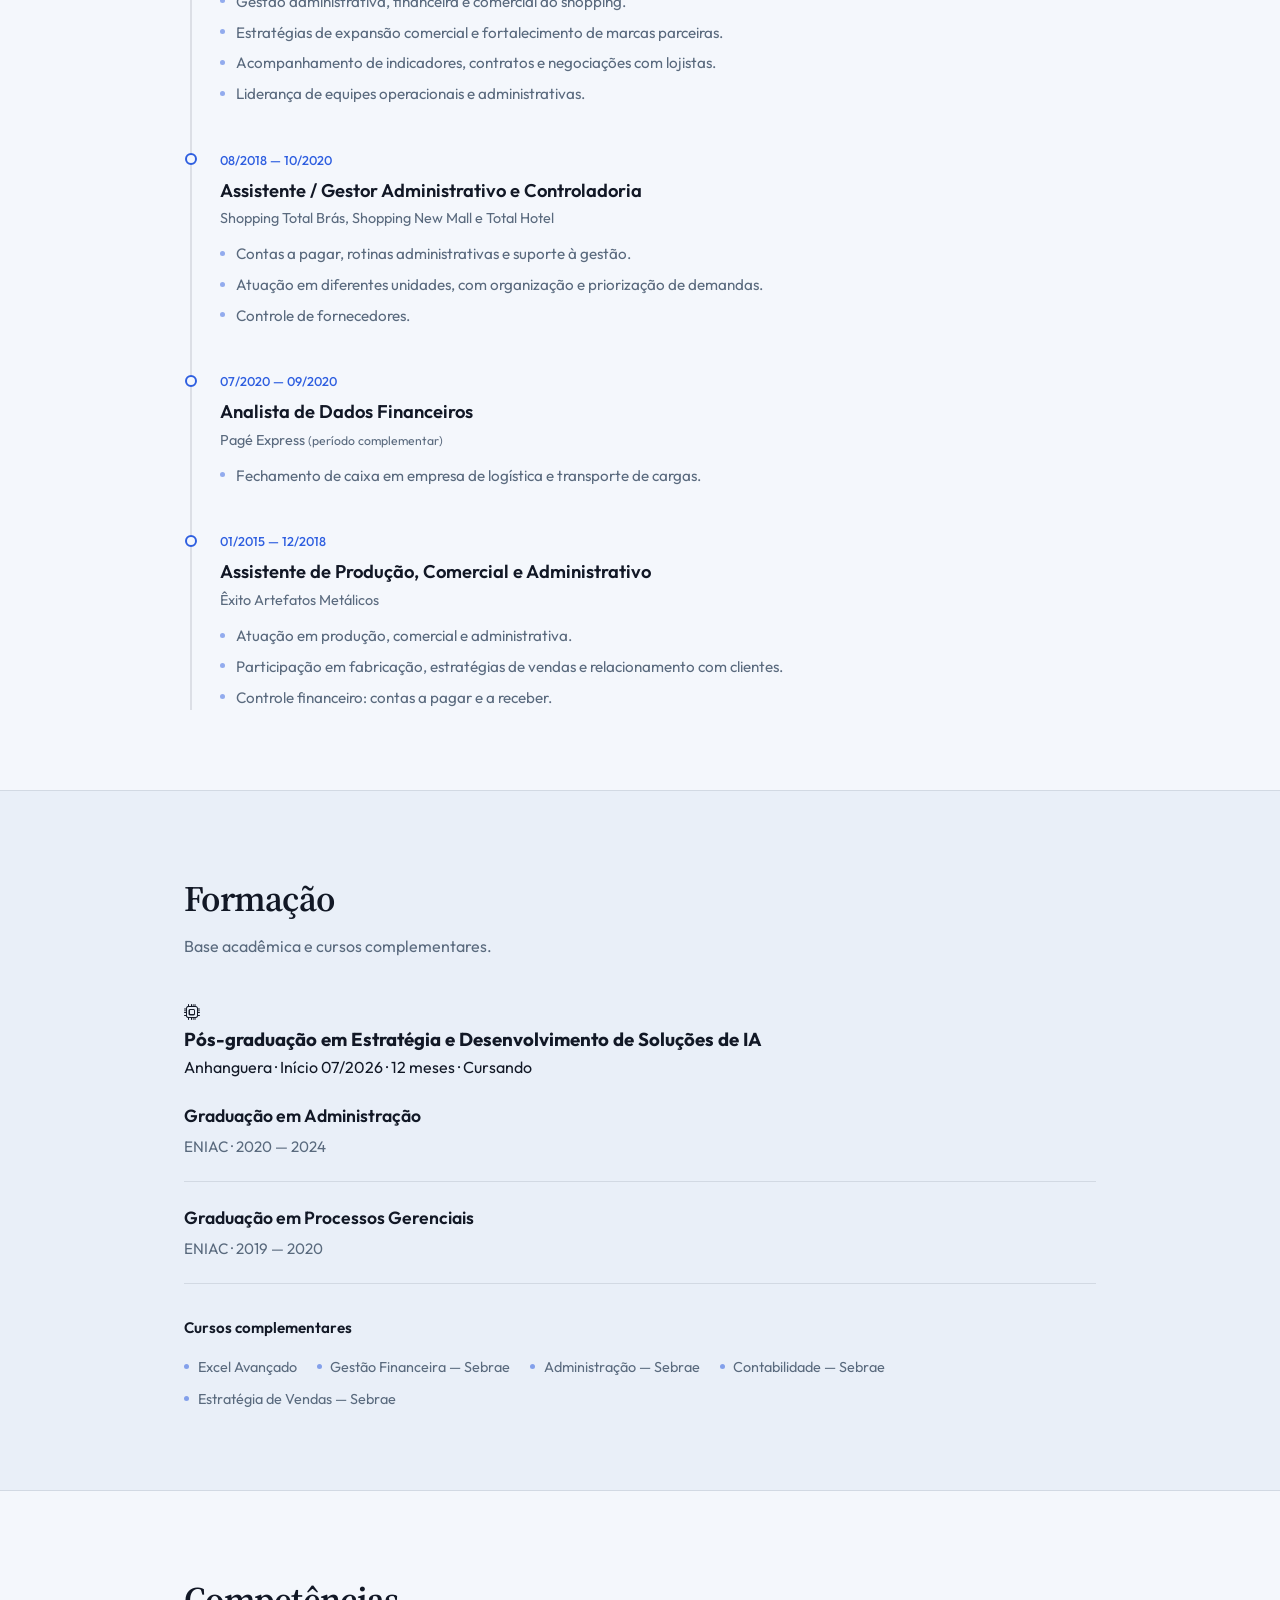
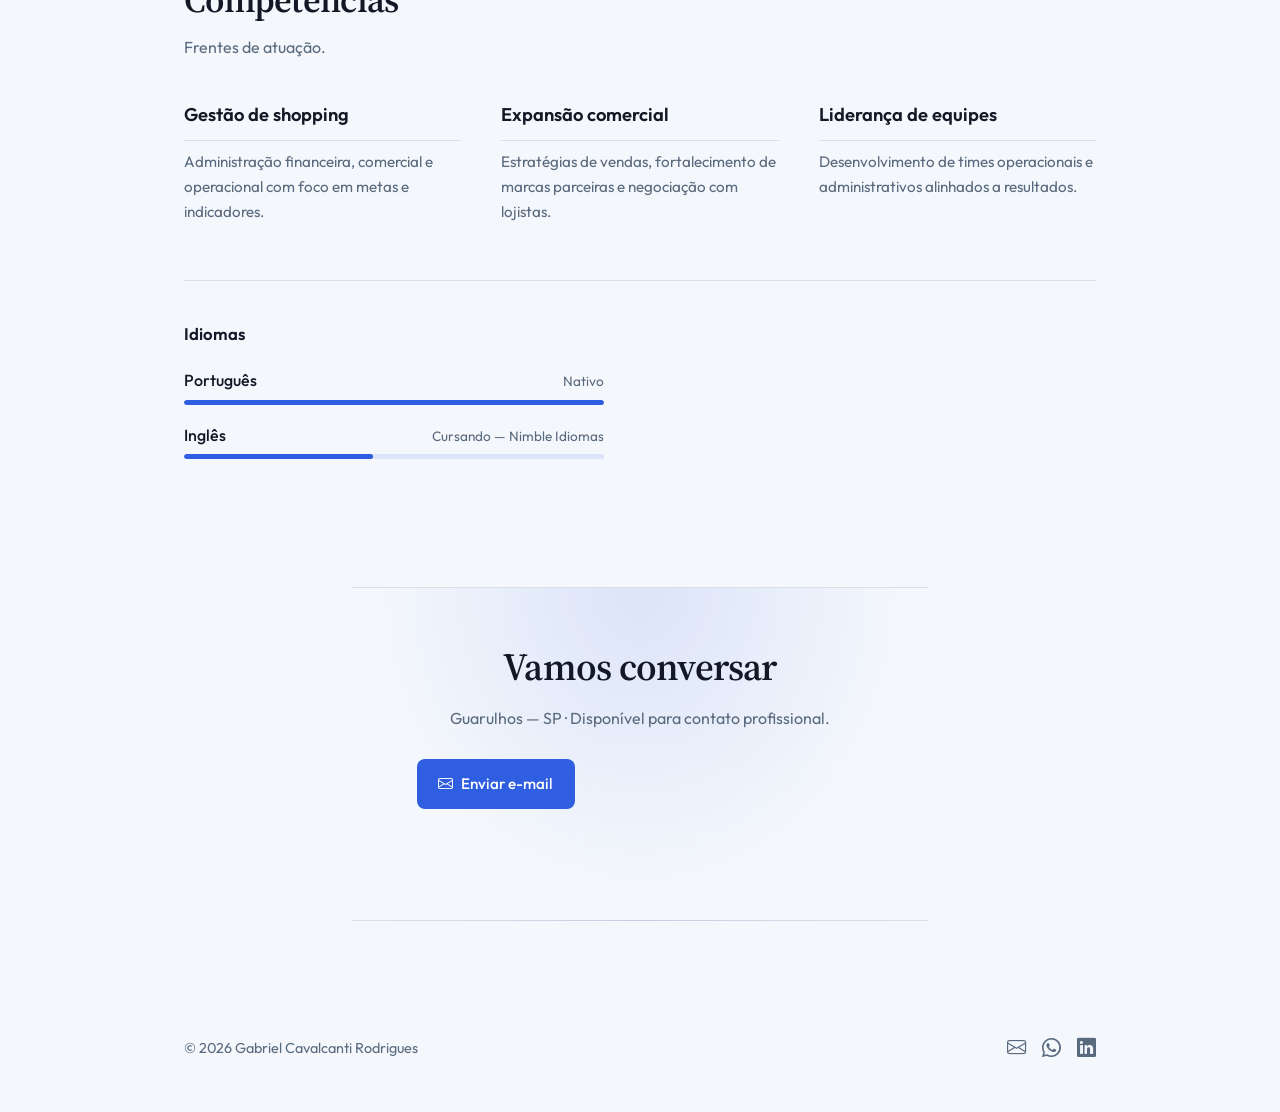
==== commit bc590bed: "Add LinkedIn profile link to site and PDF. Co-authored-by: Cursor <cursoragent@cursor.com>" ====
--- a/index.html
+++ b/index.html
@@ -64,7 +64,8 @@
       <p class="hero__summary">
         Casado · Nascimento: 10/10/1995<br />
         Guarulhos — SP · <a href="https://api.whatsapp.com/send?phone=5511947045172&text=Ol%C3%A1%2C%20vim%20pelo%20seu%20curr%C3%ADculo." target="_blank" rel="noopener noreferrer">(11) 94704-5172</a><br />
-        <a href="mailto:gabriel.rodrigues@brasmalls.com.br">gabriel.rodrigues@brasmalls.com.br</a>
+        <a href="mailto:gabriel.rodrigues@brasmalls.com.br">gabriel.rodrigues@brasmalls.com.br</a><br />
+        <a href="https://www.linkedin.com/in/gabriel-rodrigues-a4638b1a1/" target="_blank" rel="noopener noreferrer">LinkedIn</a>
       </p>
       <div class="hero__cta">
         <a href="#experiencia" class="btn btn--primary">Ver trajetória</a>
@@ -236,6 +237,9 @@
           <a href="https://api.whatsapp.com/send?phone=5511947045172&text=Ol%C3%A1%2C%20vim%20pelo%20seu%20curr%C3%ADculo." target="_blank" rel="noopener noreferrer" class="btn btn--ghost">
             <i class="bi bi-whatsapp"></i> WhatsApp
           </a>
+          <a href="https://www.linkedin.com/in/gabriel-rodrigues-a4638b1a1/" target="_blank" rel="noopener noreferrer" class="btn btn--ghost">
+            <i class="bi bi-linkedin"></i> LinkedIn
+          </a>
           <a href="Curriculo_ Rodrigues.pdf" class="btn btn--ghost" download>
             <i class="bi bi-download"></i> Baixar PDF
           </a>
@@ -249,6 +253,7 @@
     <div class="footer__links">
       <a href="mailto:gabriel.rodrigues@brasmalls.com.br" aria-label="E-mail"><i class="bi bi-envelope"></i></a>
       <a href="https://api.whatsapp.com/send?phone=5511947045172&text=Ol%C3%A1%2C%20vim%20pelo%20seu%20curr%C3%ADculo." target="_blank" rel="noopener noreferrer" aria-label="WhatsApp"><i class="bi bi-whatsapp"></i></a>
+      <a href="https://www.linkedin.com/in/gabriel-rodrigues-a4638b1a1/" target="_blank" rel="noopener noreferrer" aria-label="LinkedIn"><i class="bi bi-linkedin"></i></a>
     </div>
   </footer>
 
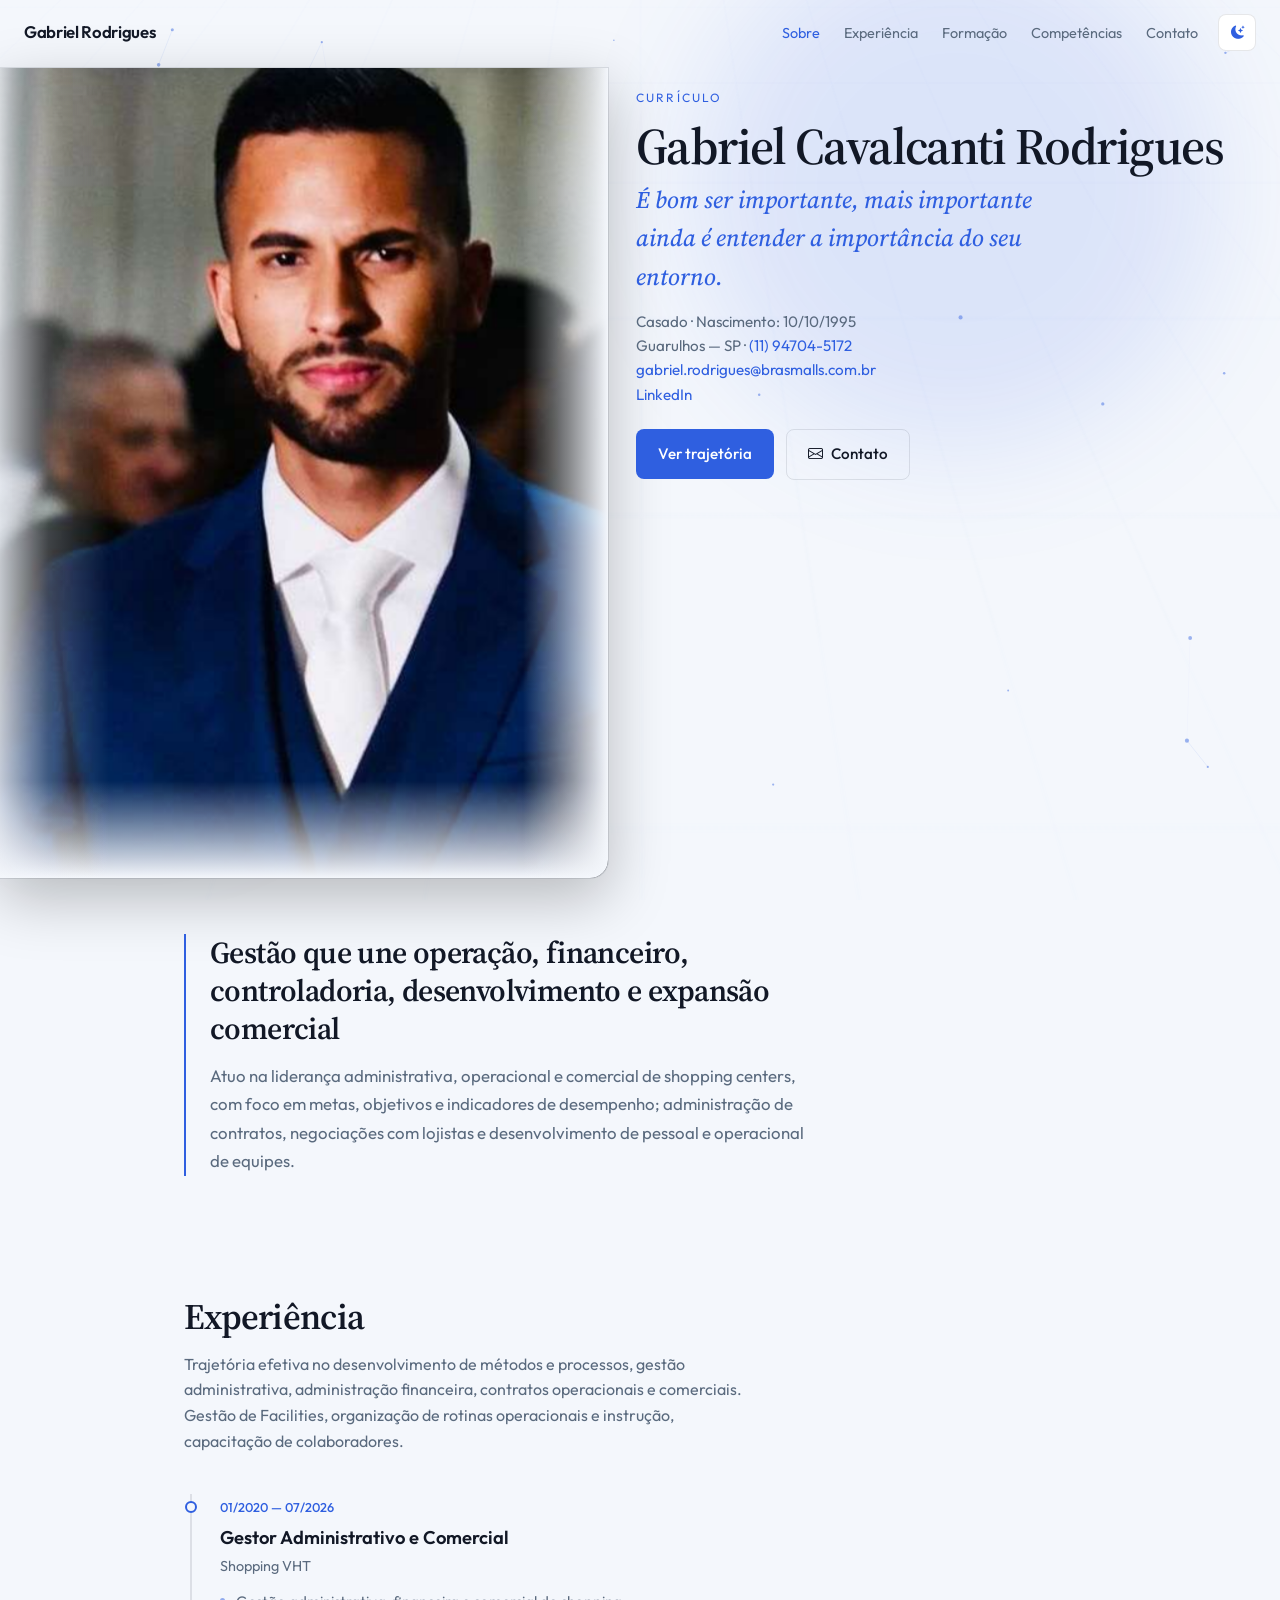
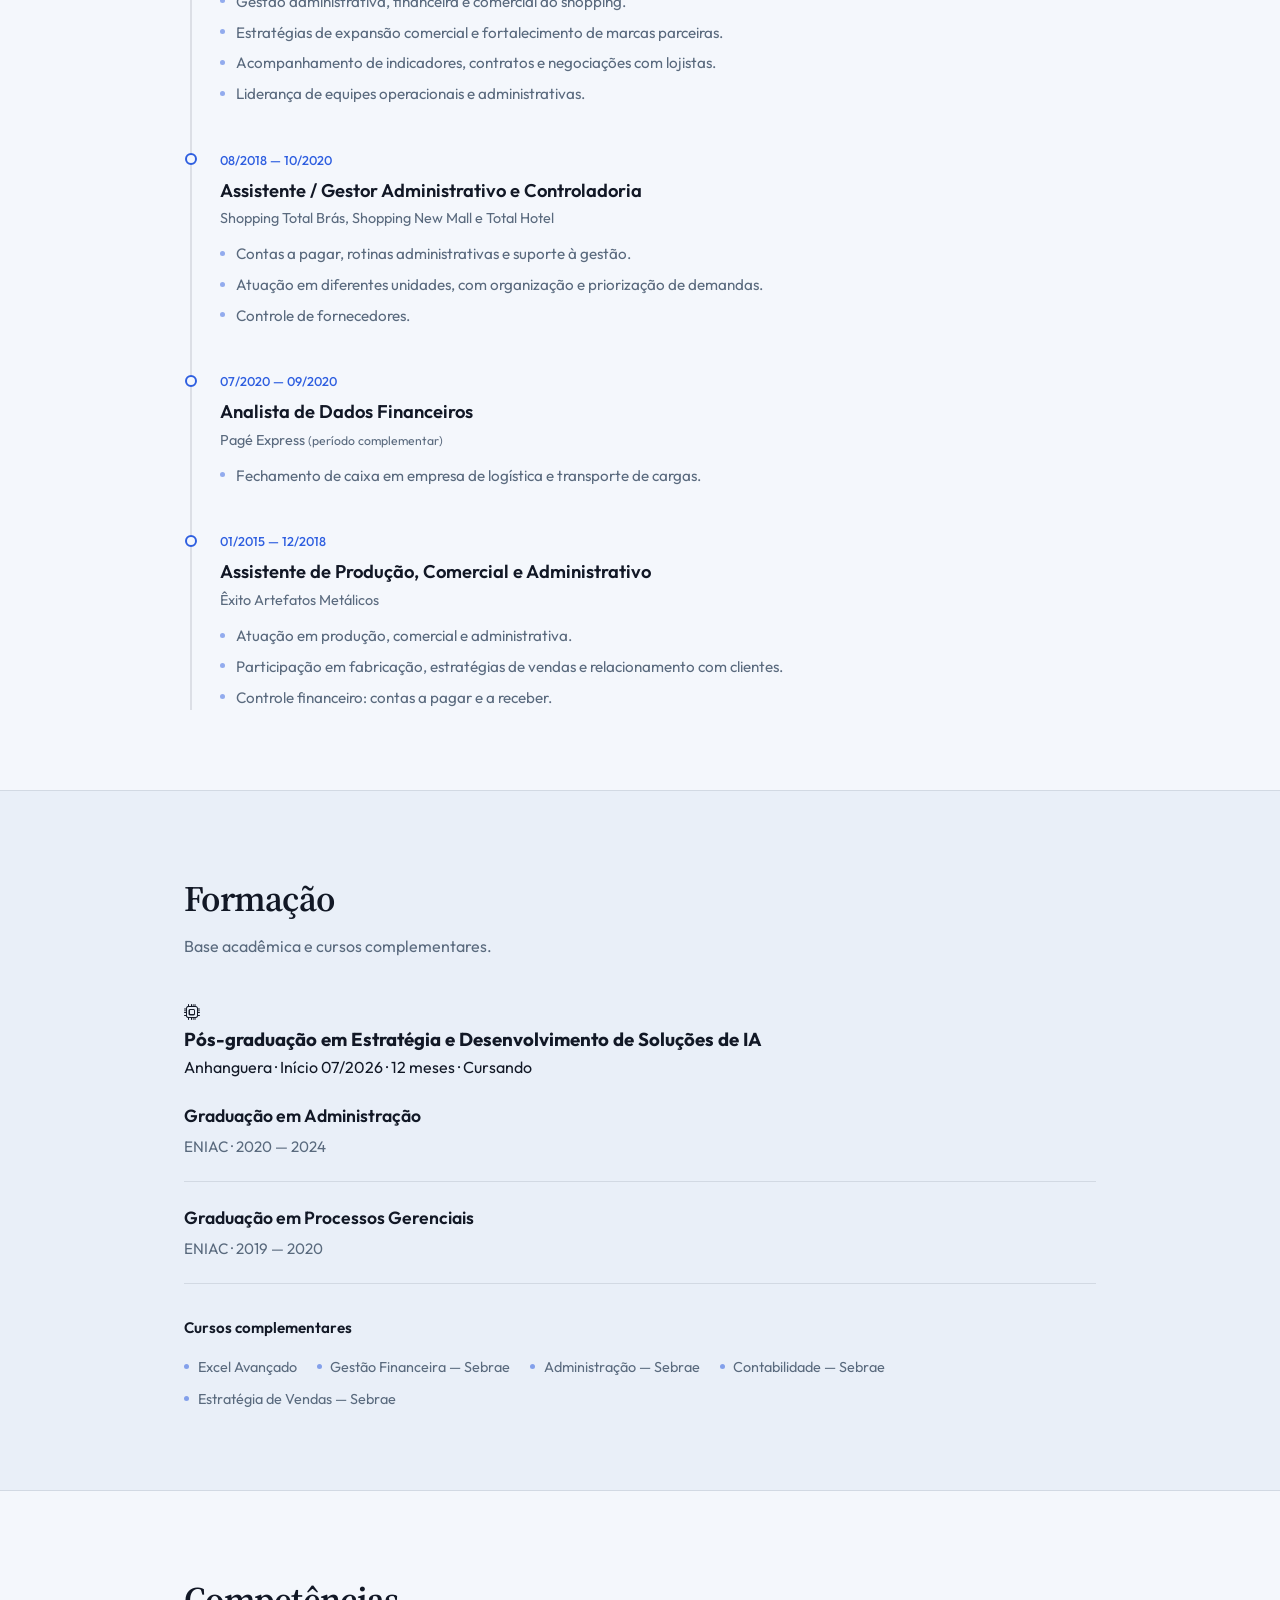
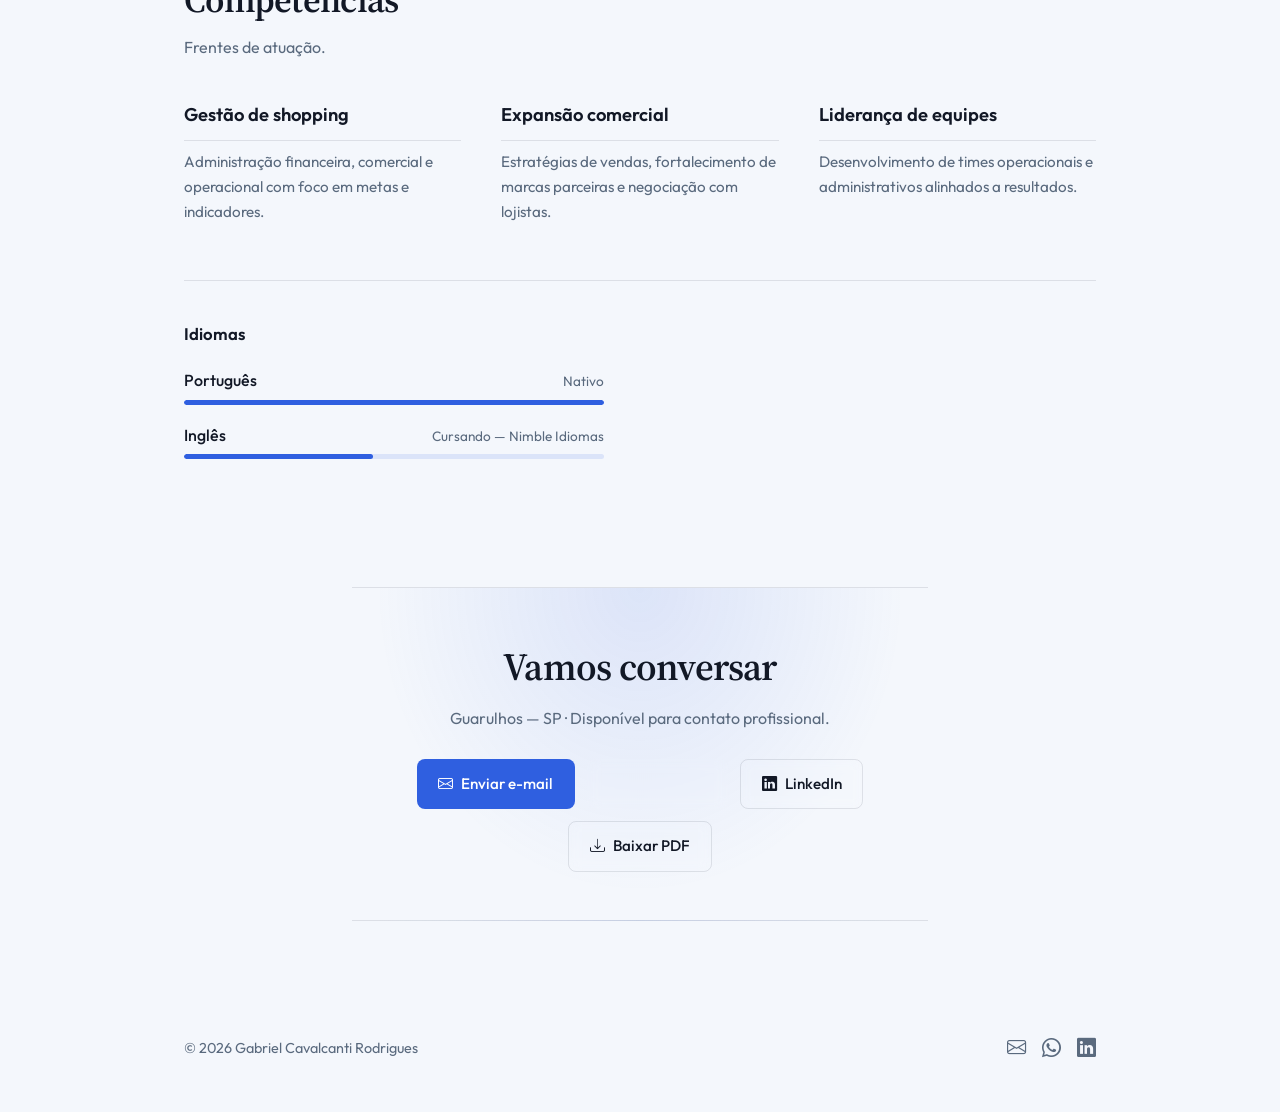
==== commit 07710df3: "Update LinkedIn URL after profile name change. Co-authored-by: Cursor <cursoragent@cursor.com>" ====
--- a/index.html
+++ b/index.html
@@ -65,7 +65,7 @@
         Casado · Nascimento: 10/10/1995<br />
         Guarulhos — SP · <a href="https://api.whatsapp.com/send?phone=5511947045172&text=Ol%C3%A1%2C%20vim%20pelo%20seu%20curr%C3%ADculo." target="_blank" rel="noopener noreferrer">(11) 94704-5172</a><br />
         <a href="mailto:gabriel.rodrigues@brasmalls.com.br">gabriel.rodrigues@brasmalls.com.br</a><br />
-        <a href="https://www.linkedin.com/in/gabriel-rodrigues-a4638b1a1/" target="_blank" rel="noopener noreferrer">LinkedIn</a>
+        <a href="https://www.linkedin.com/in/gabriel-cavalcanti-rodrigues-a4638b1a1/" target="_blank" rel="noopener noreferrer">LinkedIn</a>
       </p>
       <div class="hero__cta">
         <a href="#experiencia" class="btn btn--primary">Ver trajetória</a>
@@ -237,7 +237,7 @@
           <a href="https://api.whatsapp.com/send?phone=5511947045172&text=Ol%C3%A1%2C%20vim%20pelo%20seu%20curr%C3%ADculo." target="_blank" rel="noopener noreferrer" class="btn btn--ghost">
             <i class="bi bi-whatsapp"></i> WhatsApp
           </a>
-          <a href="https://www.linkedin.com/in/gabriel-rodrigues-a4638b1a1/" target="_blank" rel="noopener noreferrer" class="btn btn--ghost">
+          <a href="https://www.linkedin.com/in/gabriel-cavalcanti-rodrigues-a4638b1a1/" target="_blank" rel="noopener noreferrer" class="btn btn--ghost">
             <i class="bi bi-linkedin"></i> LinkedIn
           </a>
           <a href="Curriculo_ Rodrigues.pdf" class="btn btn--ghost" download>
@@ -253,7 +253,7 @@
     <div class="footer__links">
       <a href="mailto:gabriel.rodrigues@brasmalls.com.br" aria-label="E-mail"><i class="bi bi-envelope"></i></a>
       <a href="https://api.whatsapp.com/send?phone=5511947045172&text=Ol%C3%A1%2C%20vim%20pelo%20seu%20curr%C3%ADculo." target="_blank" rel="noopener noreferrer" aria-label="WhatsApp"><i class="bi bi-whatsapp"></i></a>
-      <a href="https://www.linkedin.com/in/gabriel-rodrigues-a4638b1a1/" target="_blank" rel="noopener noreferrer" aria-label="LinkedIn"><i class="bi bi-linkedin"></i></a>
+      <a href="https://www.linkedin.com/in/gabriel-cavalcanti-rodrigues-a4638b1a1/" target="_blank" rel="noopener noreferrer" aria-label="LinkedIn"><i class="bi bi-linkedin"></i></a>
     </div>
   </footer>
 
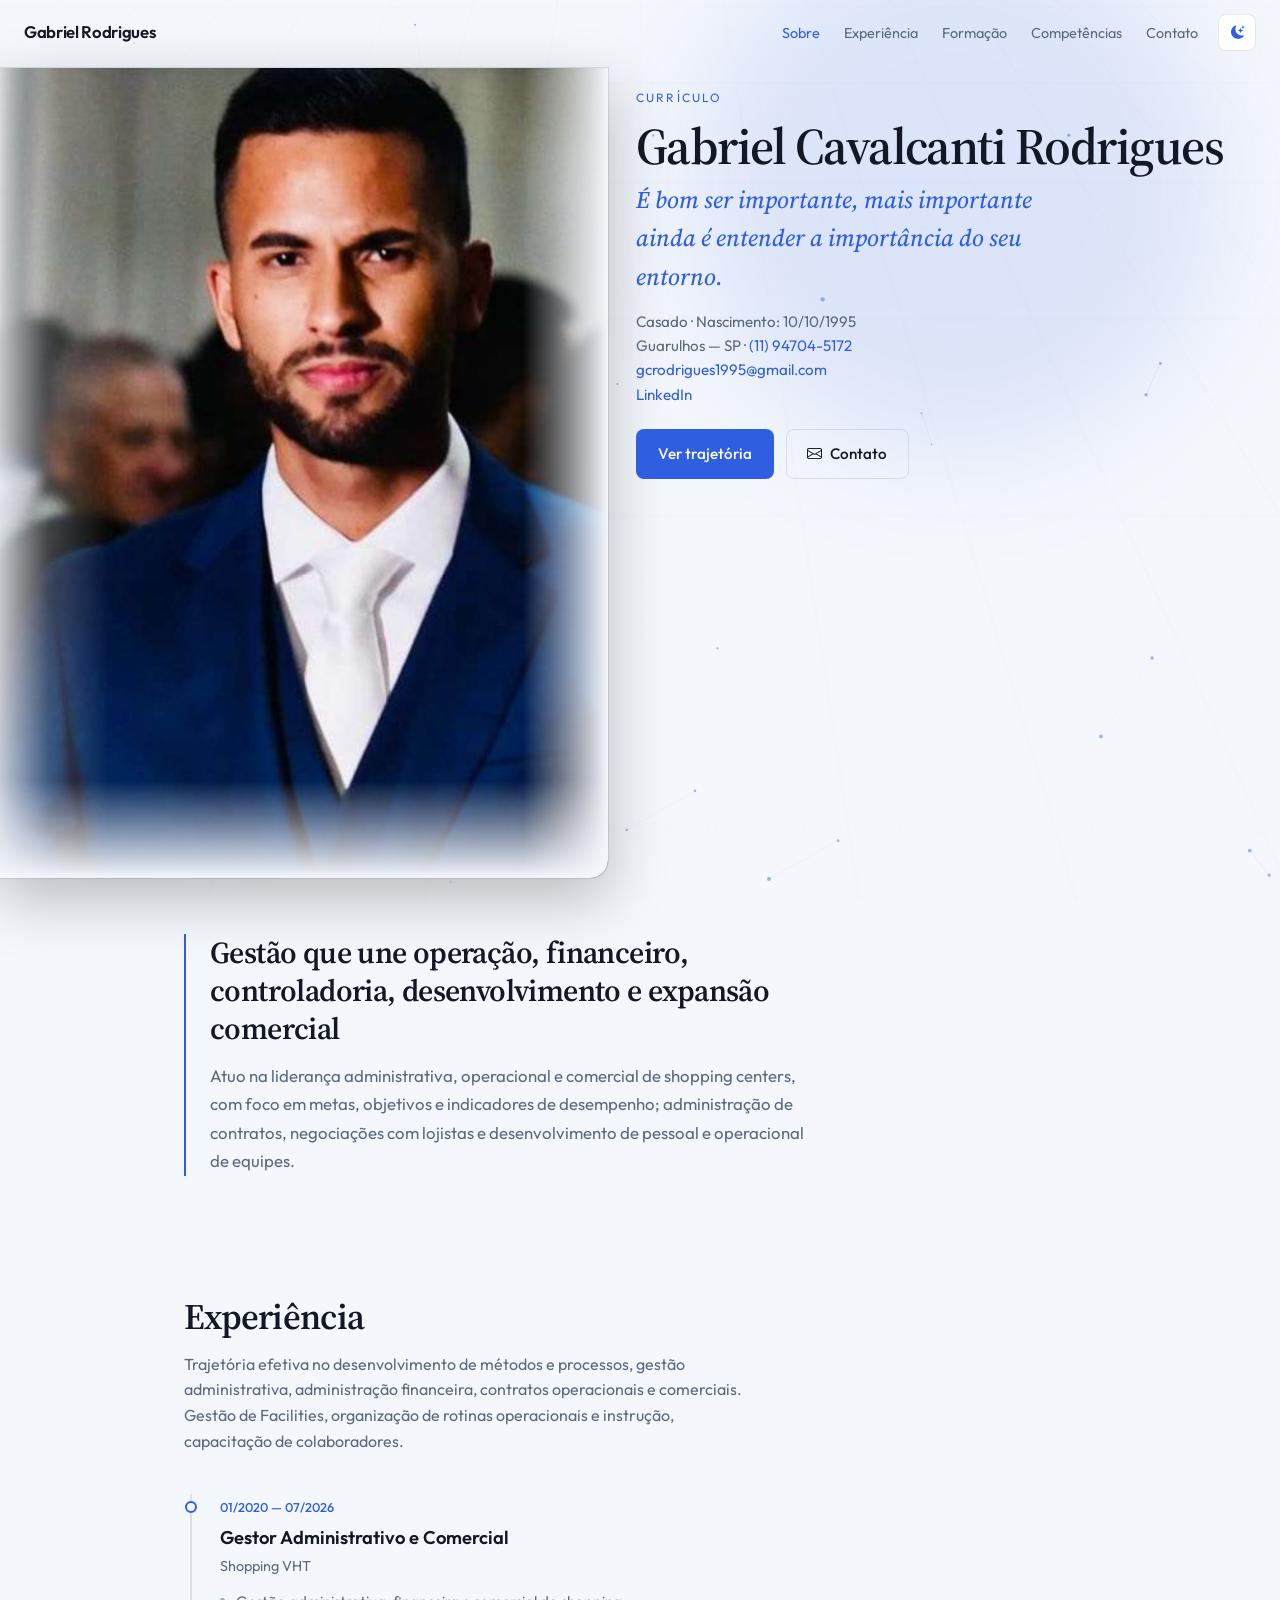
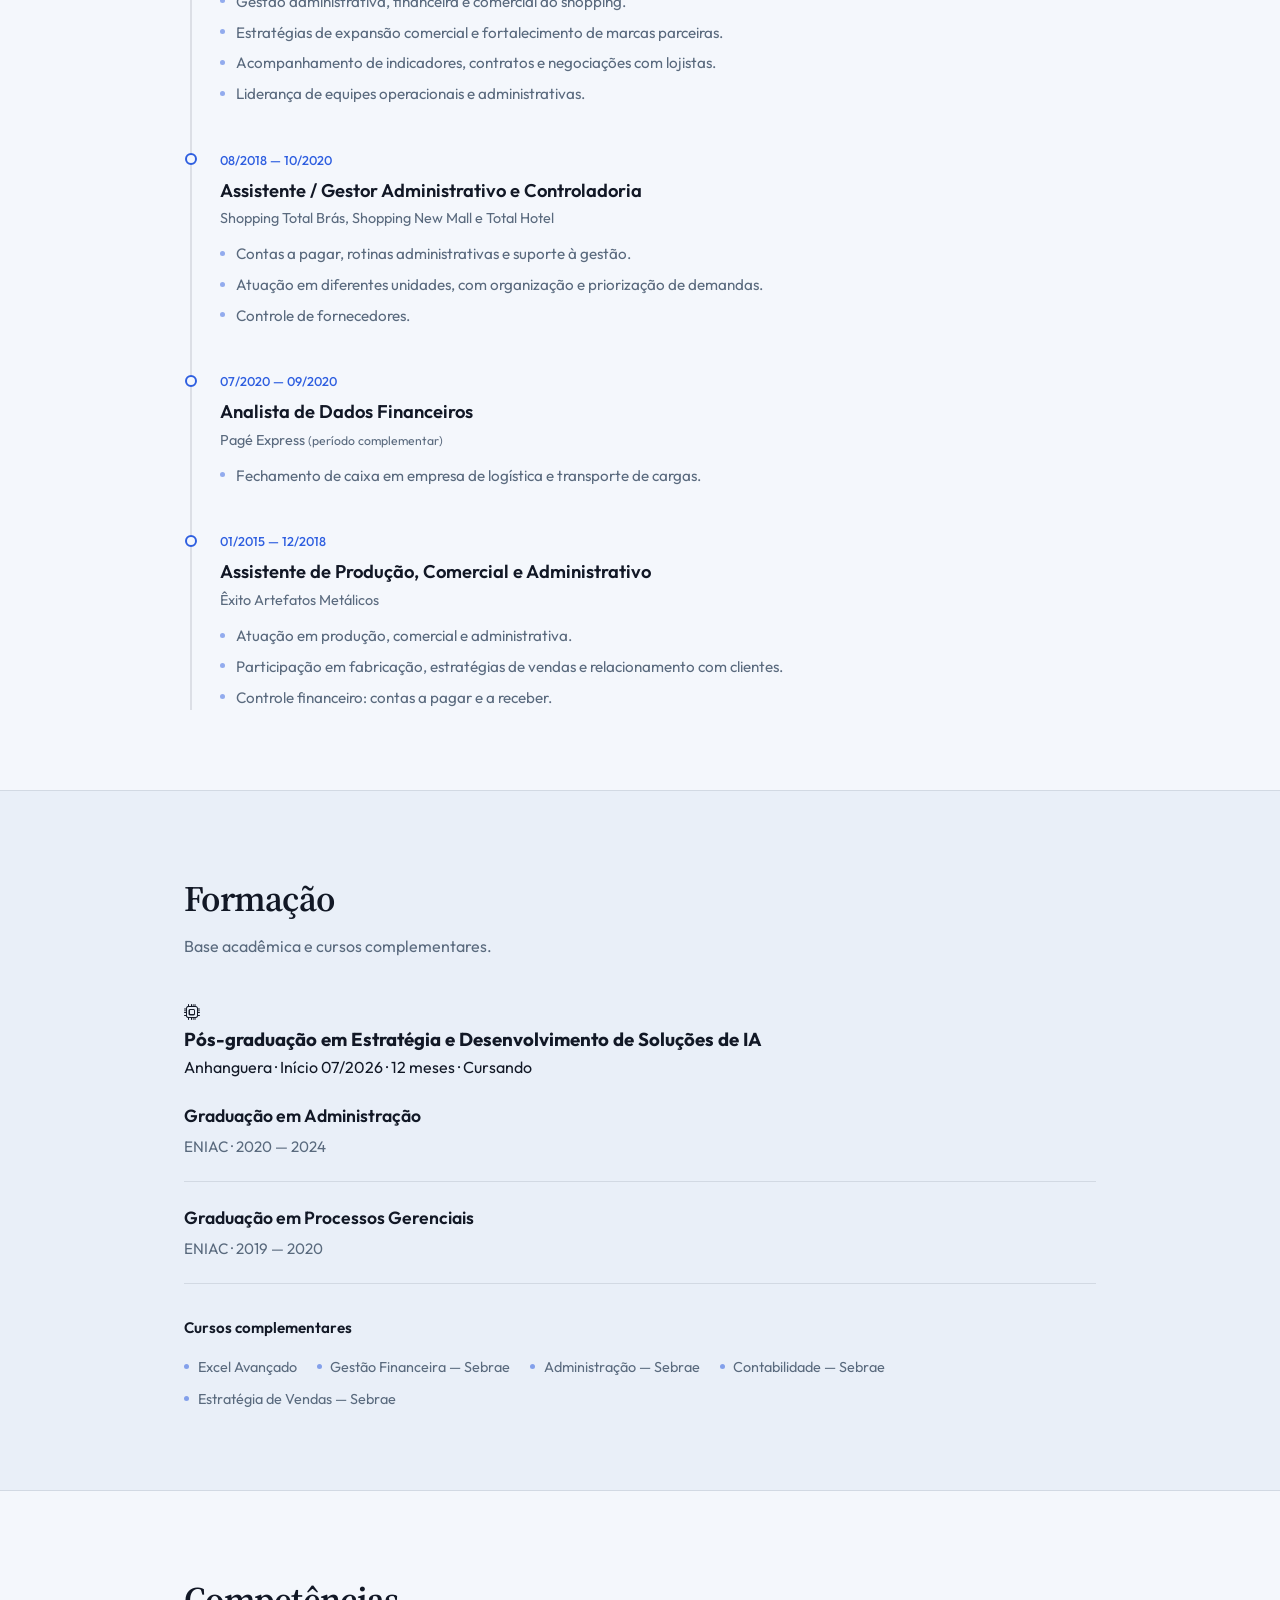
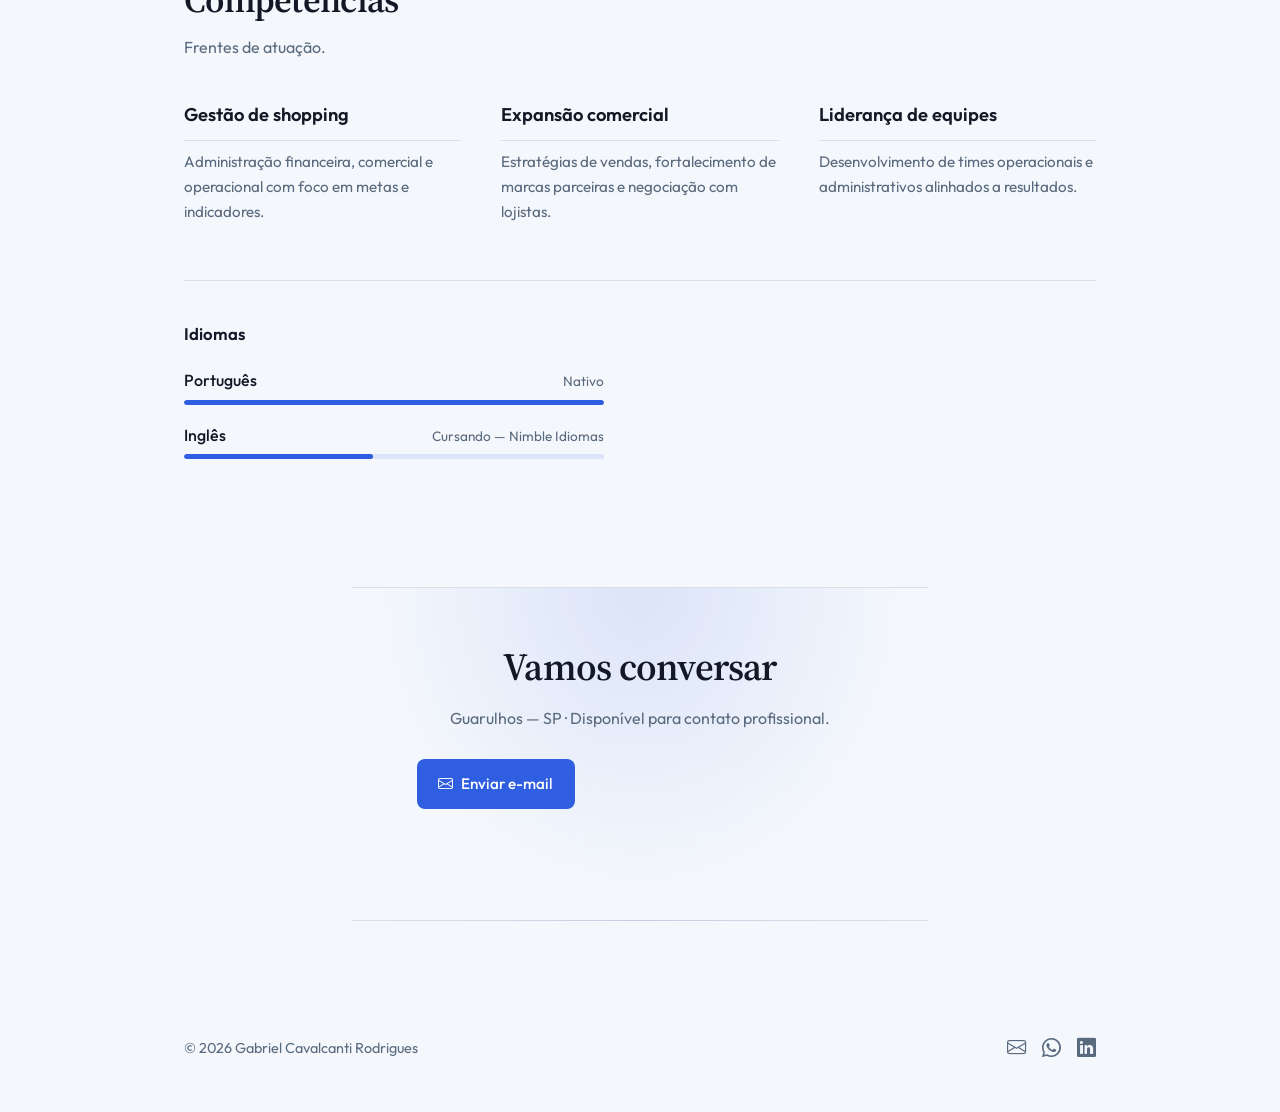
==== commit 0450006d: "Replace the work email with the personal Gmail on the site and PDF. Co-authored-by: Cursor <cursorag" ====
--- a/index.html
+++ b/index.html
@@ -64,12 +64,12 @@
       <p class="hero__summary">
         Casado · Nascimento: 10/10/1995<br />
         Guarulhos — SP · <a href="https://api.whatsapp.com/send?phone=5511947045172&text=Ol%C3%A1%2C%20vim%20pelo%20seu%20curr%C3%ADculo." target="_blank" rel="noopener noreferrer">(11) 94704-5172</a><br />
-        <a href="mailto:gabriel.rodrigues@brasmalls.com.br">gabriel.rodrigues@brasmalls.com.br</a><br />
+        <a href="mailto:gcrodrigues1995@gmail.com">gcrodrigues1995@gmail.com</a><br />
         <a href="https://www.linkedin.com/in/gabriel-cavalcanti-rodrigues-a4638b1a1/" target="_blank" rel="noopener noreferrer">LinkedIn</a>
       </p>
       <div class="hero__cta">
         <a href="#experiencia" class="btn btn--primary">Ver trajetória</a>
-        <a href="mailto:gabriel.rodrigues@brasmalls.com.br" class="btn btn--ghost">
+        <a href="mailto:gcrodrigues1995@gmail.com" class="btn btn--ghost">
           <i class="bi bi-envelope"></i> Contato
         </a>
       </div>
@@ -231,7 +231,7 @@
         <h2>Vamos conversar</h2>
         <p>Guarulhos — SP · Disponível para contato profissional.</p>
         <div class="cta__actions">
-          <a href="mailto:gabriel.rodrigues@brasmalls.com.br" class="btn btn--primary">
+          <a href="mailto:gcrodrigues1995@gmail.com" class="btn btn--primary">
             <i class="bi bi-envelope"></i> Enviar e-mail
           </a>
           <a href="https://api.whatsapp.com/send?phone=5511947045172&text=Ol%C3%A1%2C%20vim%20pelo%20seu%20curr%C3%ADculo." target="_blank" rel="noopener noreferrer" class="btn btn--ghost">
@@ -251,7 +251,7 @@
   <footer class="footer">
     <p>© <span id="year"></span> Gabriel Cavalcanti Rodrigues</p>
     <div class="footer__links">
-      <a href="mailto:gabriel.rodrigues@brasmalls.com.br" aria-label="E-mail"><i class="bi bi-envelope"></i></a>
+      <a href="mailto:gcrodrigues1995@gmail.com" aria-label="E-mail"><i class="bi bi-envelope"></i></a>
       <a href="https://api.whatsapp.com/send?phone=5511947045172&text=Ol%C3%A1%2C%20vim%20pelo%20seu%20curr%C3%ADculo." target="_blank" rel="noopener noreferrer" aria-label="WhatsApp"><i class="bi bi-whatsapp"></i></a>
       <a href="https://www.linkedin.com/in/gabriel-cavalcanti-rodrigues-a4638b1a1/" target="_blank" rel="noopener noreferrer" aria-label="LinkedIn"><i class="bi bi-linkedin"></i></a>
     </div>
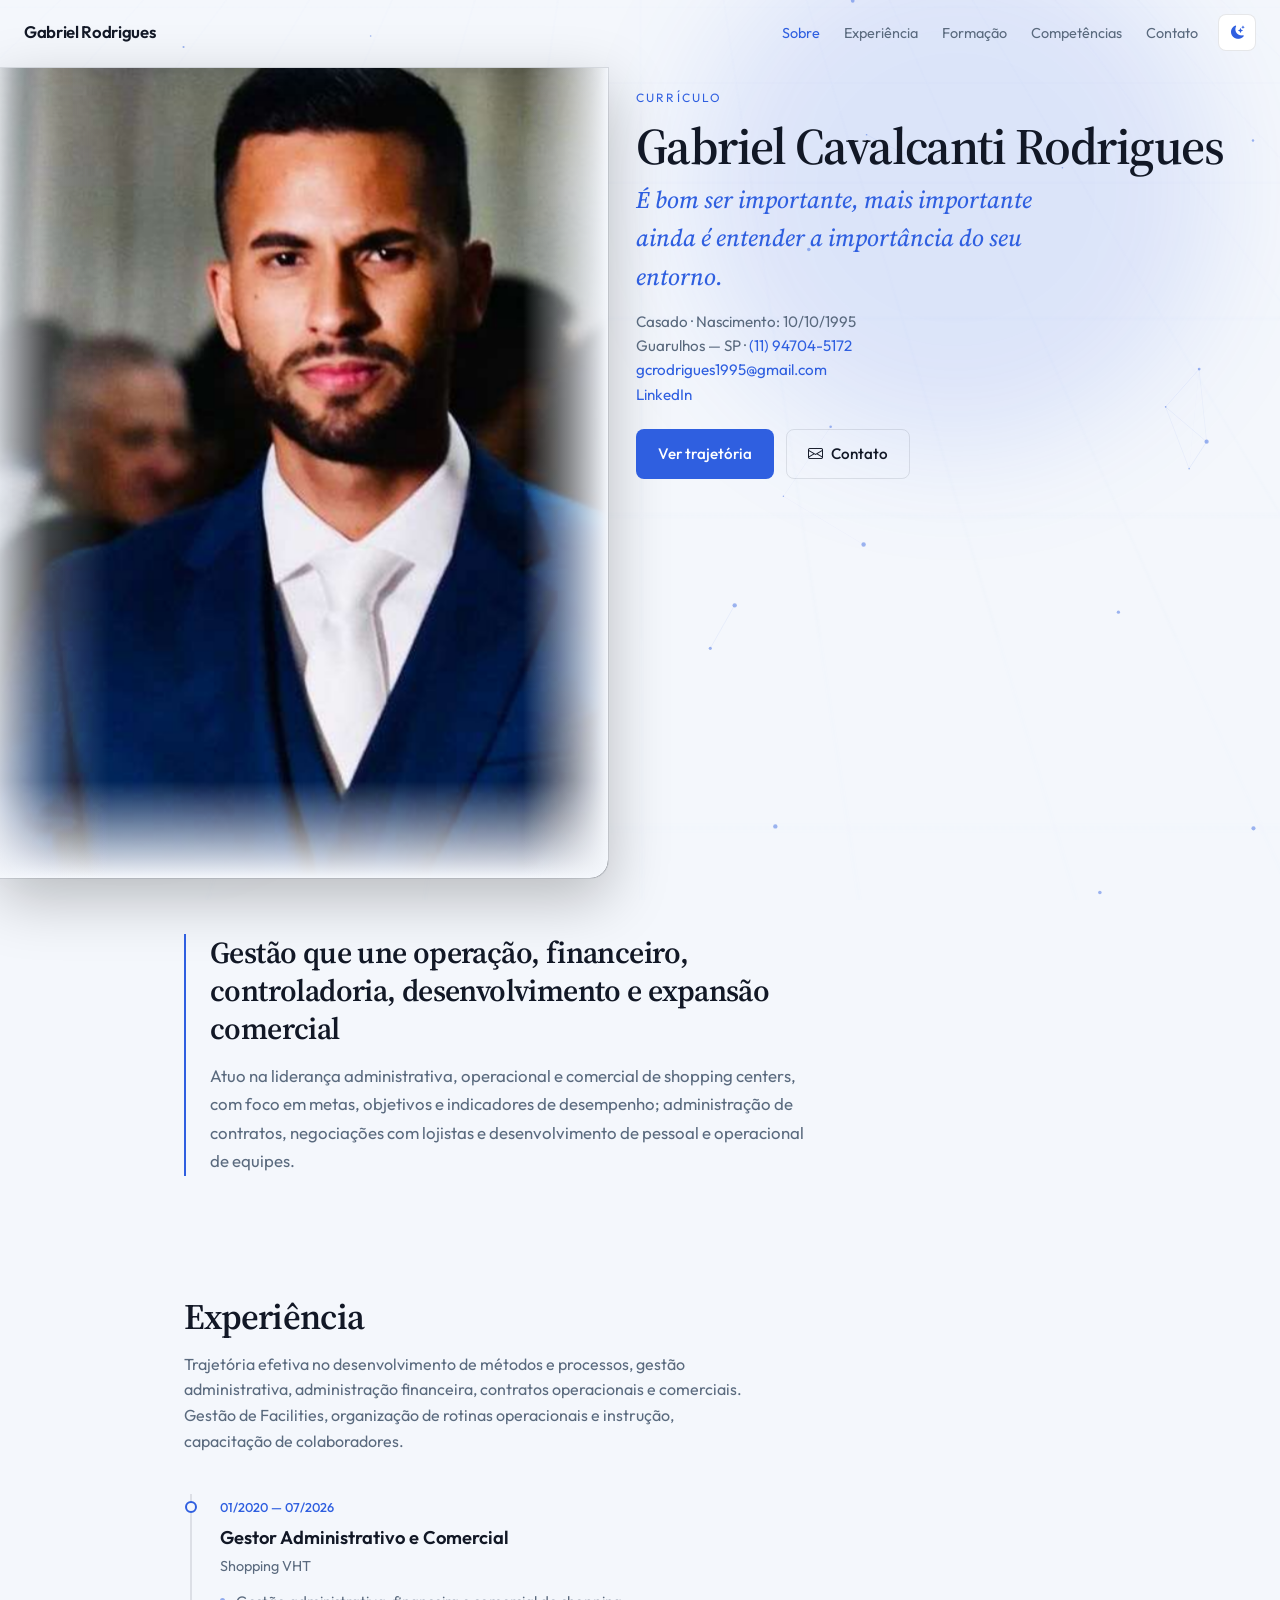
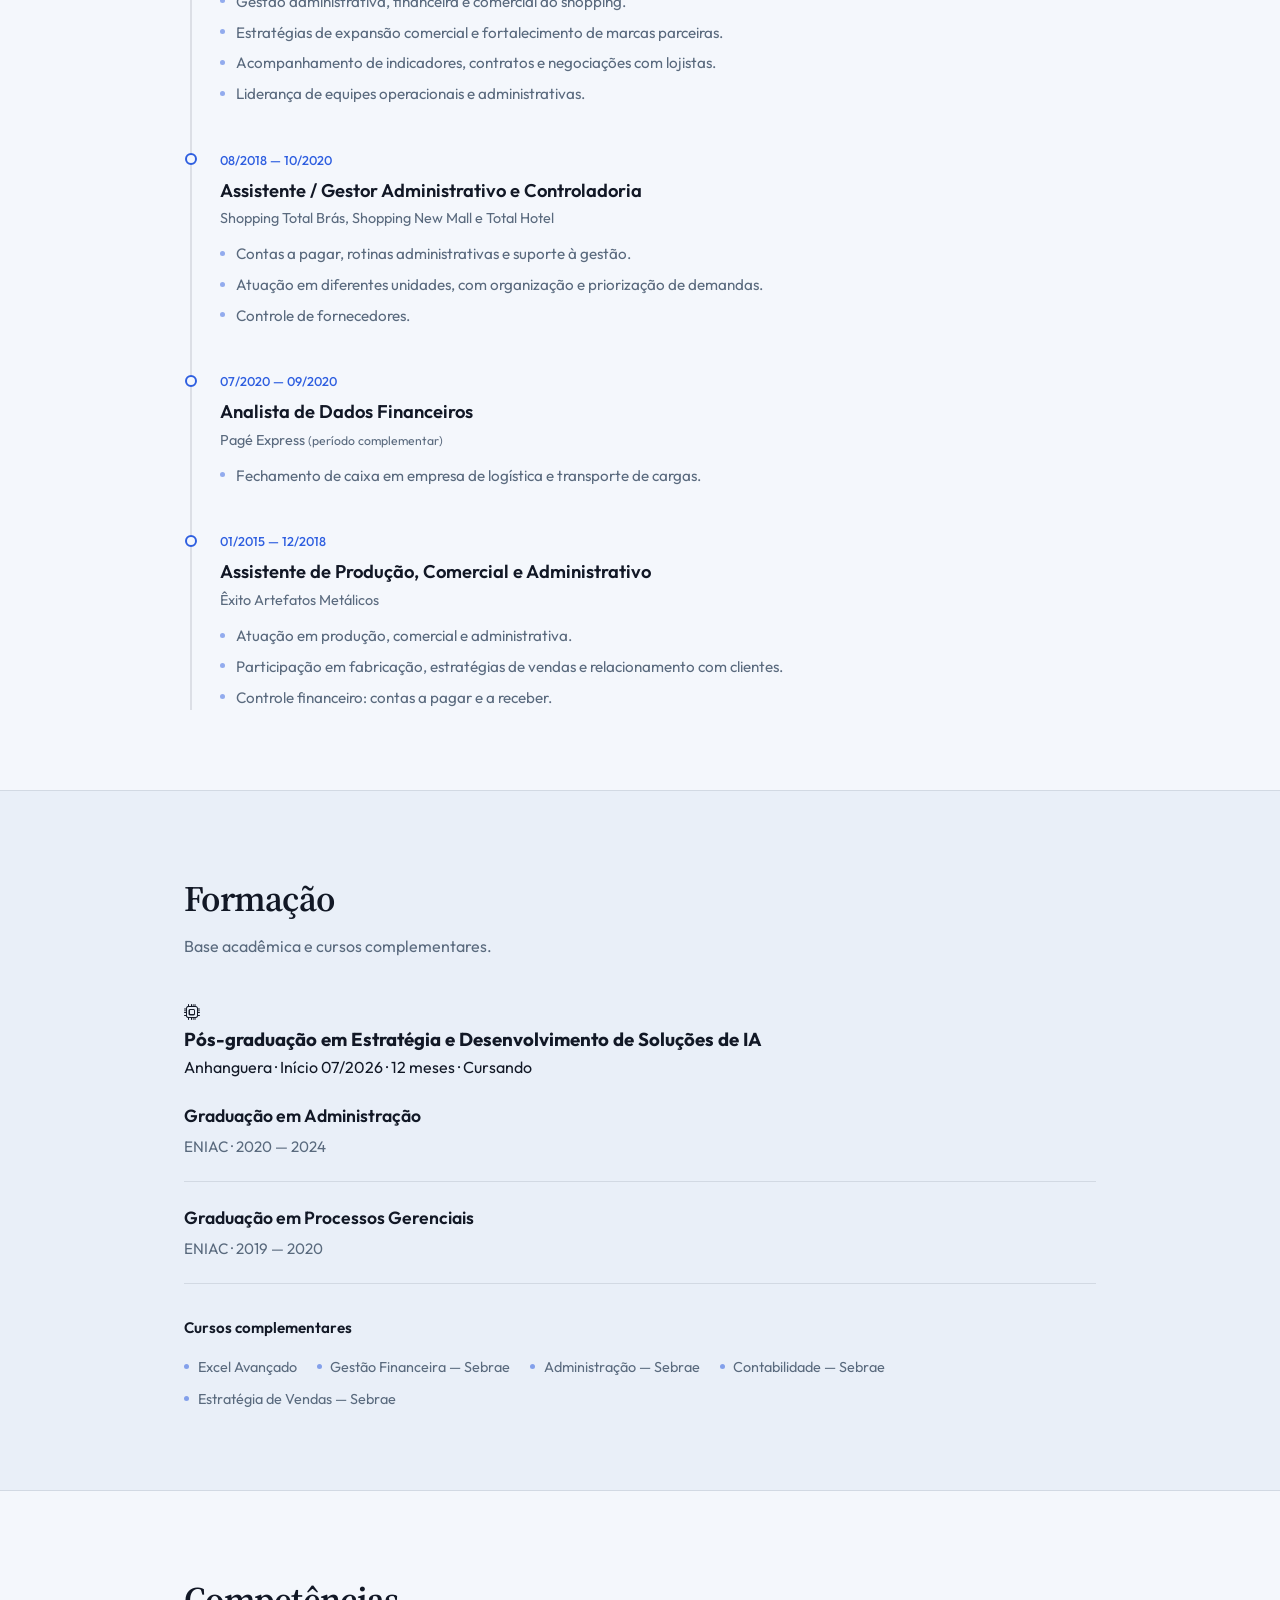
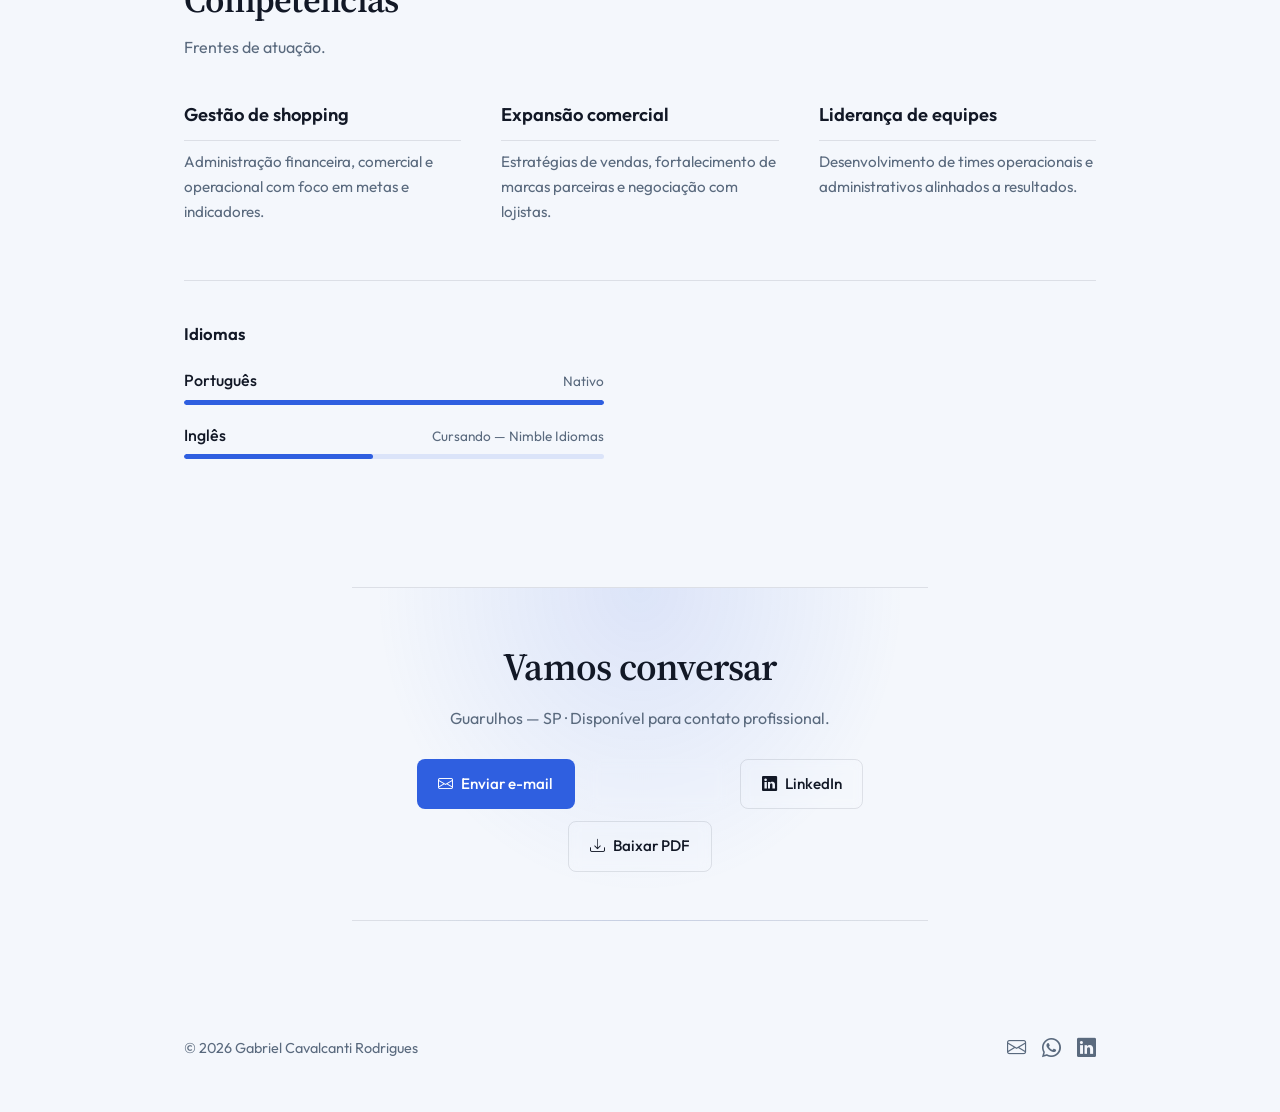
==== commit fccc07e1: "Point LinkedIn links to the public profile URL that exists. Co-authored-by: Cursor <cursoragent@curs" ====
--- a/index.html
+++ b/index.html
@@ -65,7 +65,7 @@
         Casado · Nascimento: 10/10/1995<br />
         Guarulhos — SP · <a href="https://api.whatsapp.com/send?phone=5511947045172&text=Ol%C3%A1%2C%20vim%20pelo%20seu%20curr%C3%ADculo." target="_blank" rel="noopener noreferrer">(11) 94704-5172</a><br />
         <a href="mailto:gcrodrigues1995@gmail.com">gcrodrigues1995@gmail.com</a><br />
-        <a href="https://www.linkedin.com/in/gabriel-cavalcanti-rodrigues-a4638b1a1/" target="_blank" rel="noopener noreferrer">LinkedIn</a>
+        <a href="https://www.linkedin.com/in/gabriel-rodrigues-a4638b1a1/" target="_blank" rel="noopener noreferrer">LinkedIn</a>
       </p>
       <div class="hero__cta">
         <a href="#experiencia" class="btn btn--primary">Ver trajetória</a>
@@ -237,7 +237,7 @@
           <a href="https://api.whatsapp.com/send?phone=5511947045172&text=Ol%C3%A1%2C%20vim%20pelo%20seu%20curr%C3%ADculo." target="_blank" rel="noopener noreferrer" class="btn btn--ghost">
             <i class="bi bi-whatsapp"></i> WhatsApp
           </a>
-          <a href="https://www.linkedin.com/in/gabriel-cavalcanti-rodrigues-a4638b1a1/" target="_blank" rel="noopener noreferrer" class="btn btn--ghost">
+          <a href="https://www.linkedin.com/in/gabriel-rodrigues-a4638b1a1/" target="_blank" rel="noopener noreferrer" class="btn btn--ghost">
             <i class="bi bi-linkedin"></i> LinkedIn
           </a>
           <a href="Curriculo_ Rodrigues.pdf" class="btn btn--ghost" download>
@@ -253,7 +253,7 @@
     <div class="footer__links">
       <a href="mailto:gcrodrigues1995@gmail.com" aria-label="E-mail"><i class="bi bi-envelope"></i></a>
       <a href="https://api.whatsapp.com/send?phone=5511947045172&text=Ol%C3%A1%2C%20vim%20pelo%20seu%20curr%C3%ADculo." target="_blank" rel="noopener noreferrer" aria-label="WhatsApp"><i class="bi bi-whatsapp"></i></a>
-      <a href="https://www.linkedin.com/in/gabriel-cavalcanti-rodrigues-a4638b1a1/" target="_blank" rel="noopener noreferrer" aria-label="LinkedIn"><i class="bi bi-linkedin"></i></a>
+      <a href="https://www.linkedin.com/in/gabriel-rodrigues-a4638b1a1/" target="_blank" rel="noopener noreferrer" aria-label="LinkedIn"><i class="bi bi-linkedin"></i></a>
     </div>
   </footer>
 
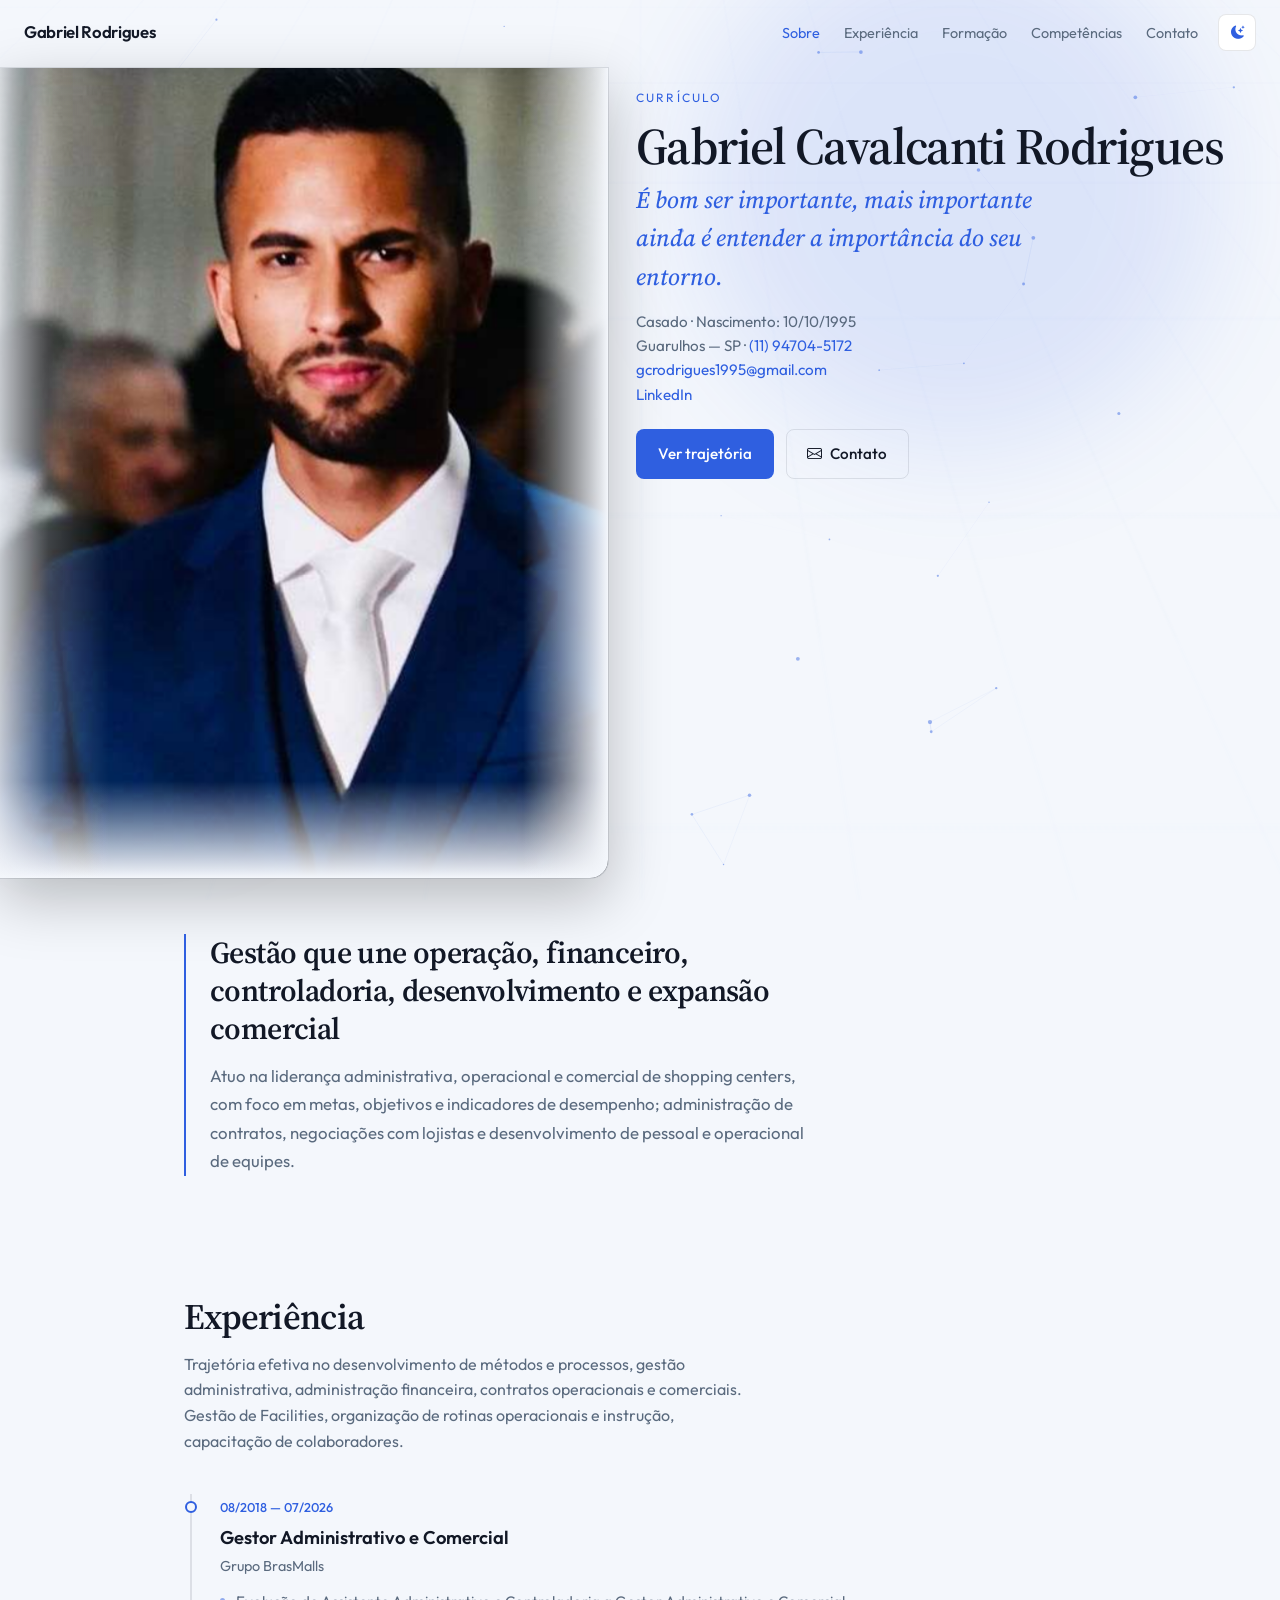
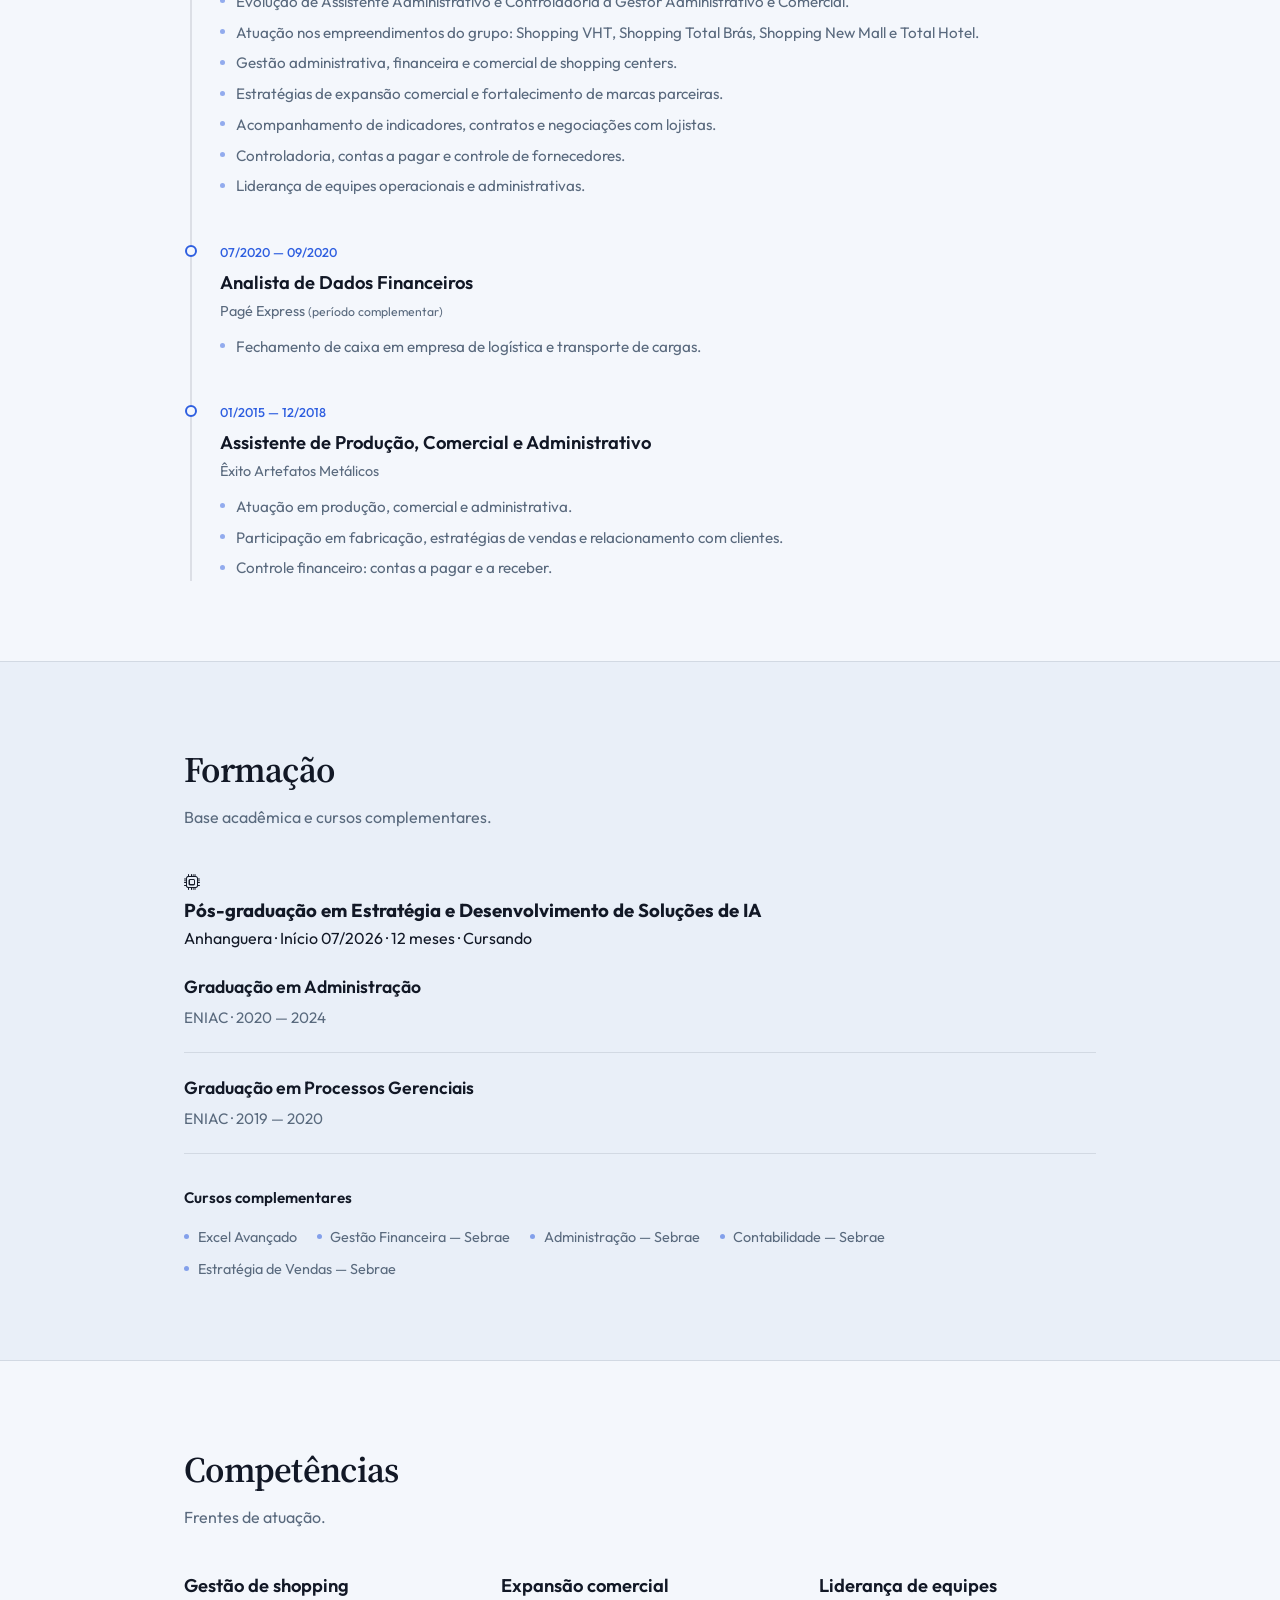
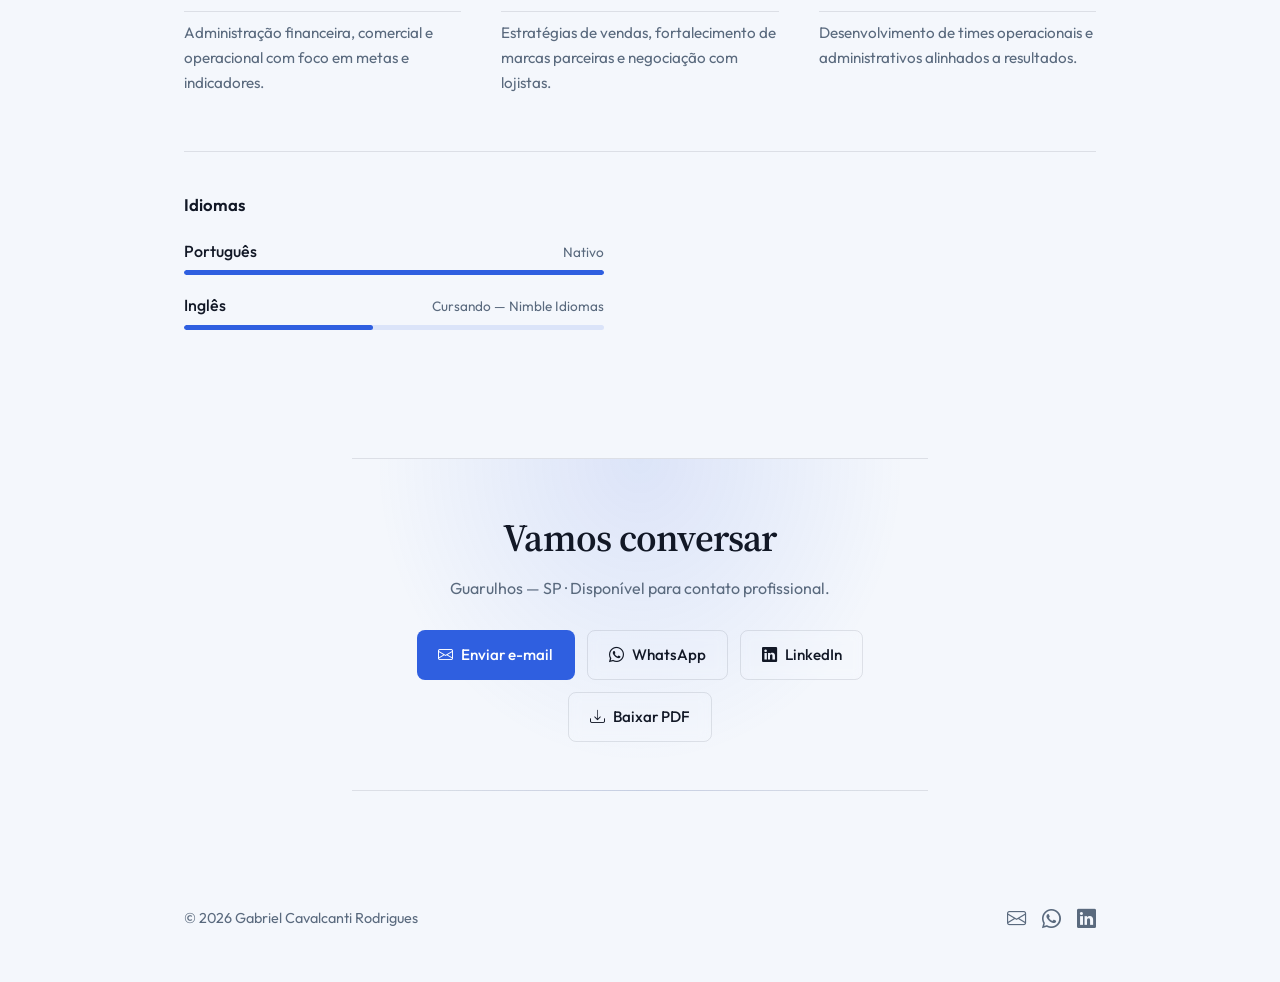
==== commit f1c05209: "Present shopping center experience as a single Grupo BrasMalls role. Co-authored-by: Cursor <cursora" ====
--- a/index.html
+++ b/index.html
@@ -97,28 +97,18 @@
       <div class="timeline">
         <article class="timeline__item reveal">
           <div class="timeline__meta">
-            <span class="timeline__period">01/2020 — 07/2026</span>
+            <span class="timeline__period">08/2018 — 07/2026</span>
             <h3>Gestor Administrativo e Comercial</h3>
-            <p class="timeline__company">Shopping VHT</p>
+            <p class="timeline__company">Grupo BrasMalls</p>
           </div>
           <ul class="timeline__points">
-            <li>Gestão administrativa, financeira e comercial do shopping.</li>
+            <li>Evolução de Assistente Administrativo e Controladoria a Gestor Administrativo e Comercial.</li>
+            <li>Atuação nos empreendimentos do grupo: Shopping VHT, Shopping Total Brás, Shopping New Mall e Total Hotel.</li>
+            <li>Gestão administrativa, financeira e comercial de shopping centers.</li>
             <li>Estratégias de expansão comercial e fortalecimento de marcas parceiras.</li>
             <li>Acompanhamento de indicadores, contratos e negociações com lojistas.</li>
+            <li>Controladoria, contas a pagar e controle de fornecedores.</li>
             <li>Liderança de equipes operacionais e administrativas.</li>
-          </ul>
-        </article>
-
-        <article class="timeline__item reveal">
-          <div class="timeline__meta">
-            <span class="timeline__period">08/2018 — 10/2020</span>
-            <h3>Assistente / Gestor Administrativo e Controladoria</h3>
-            <p class="timeline__company">Shopping Total Brás, Shopping New Mall e Total Hotel</p>
-          </div>
-          <ul class="timeline__points">
-            <li>Contas a pagar, rotinas administrativas e suporte à gestão.</li>
-            <li>Atuação em diferentes unidades, com organização e priorização de demandas.</li>
-            <li>Controle de fornecedores.</li>
           </ul>
         </article>
 
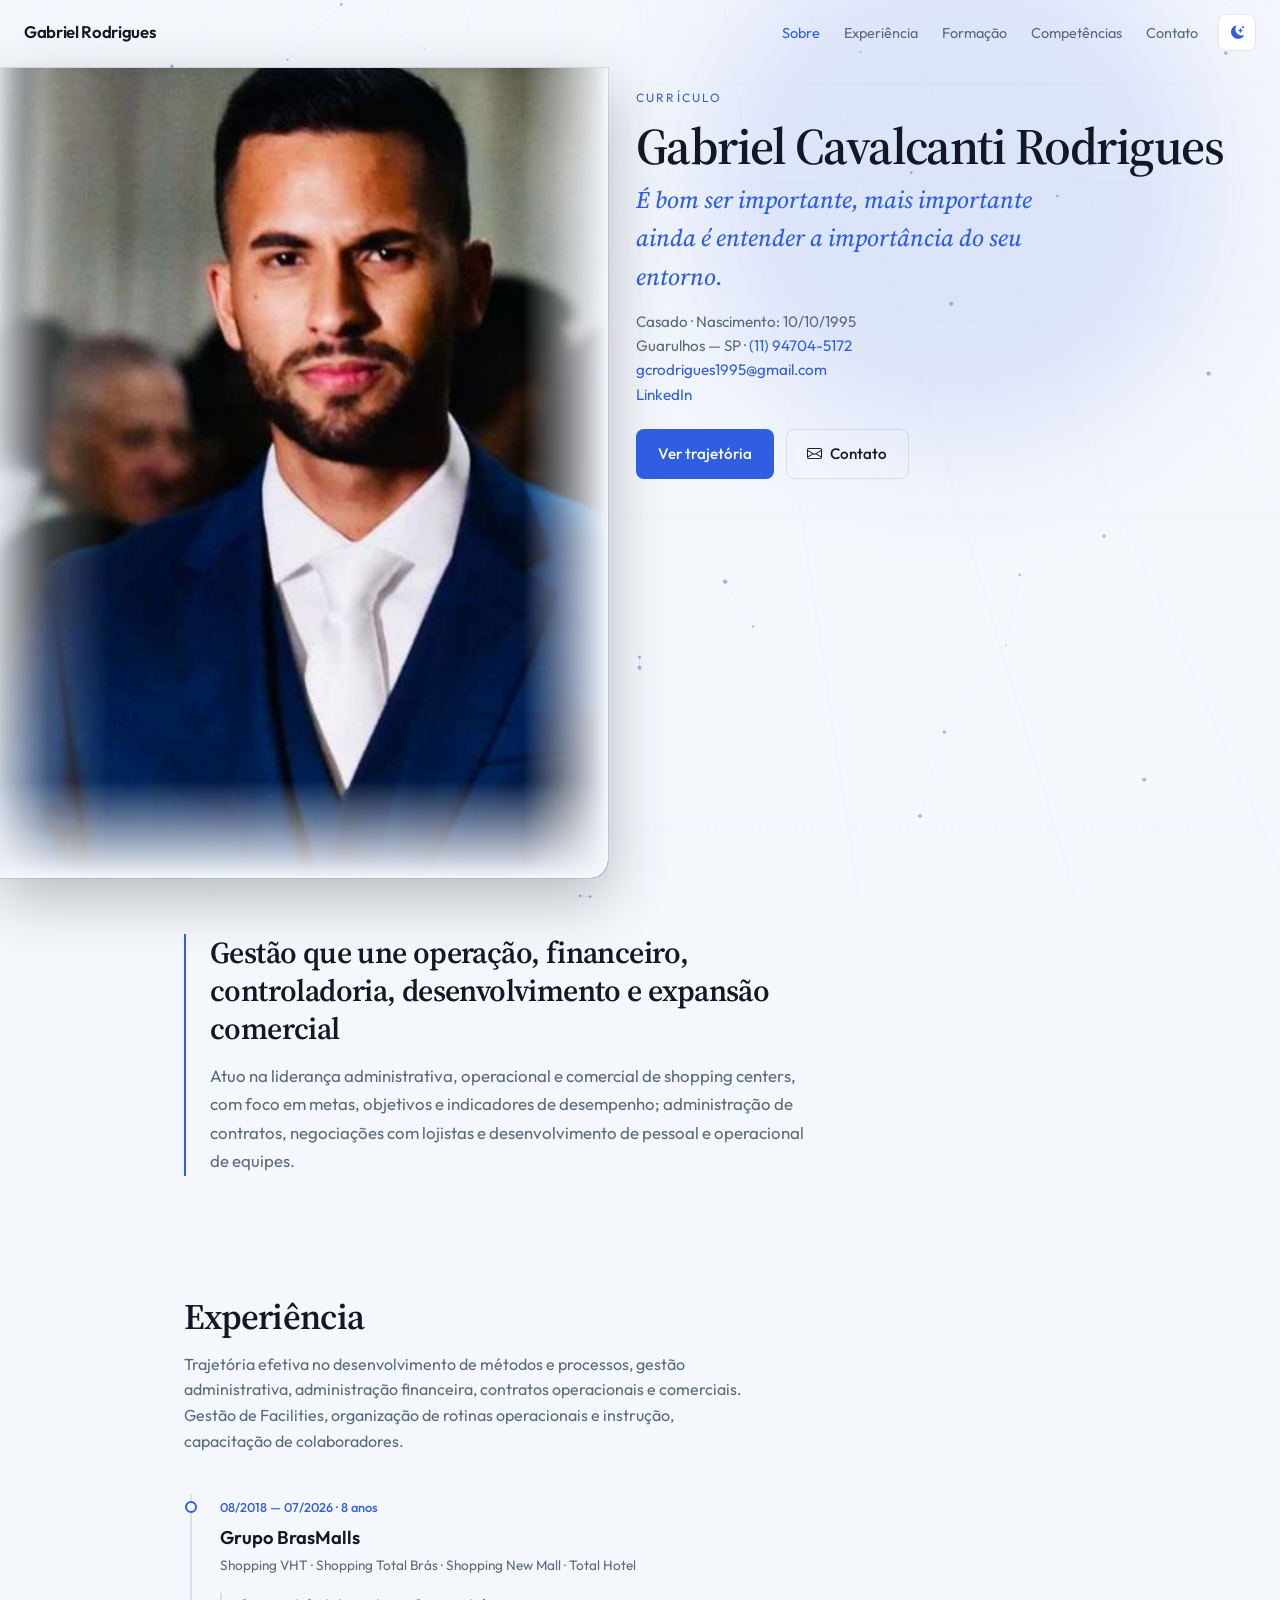
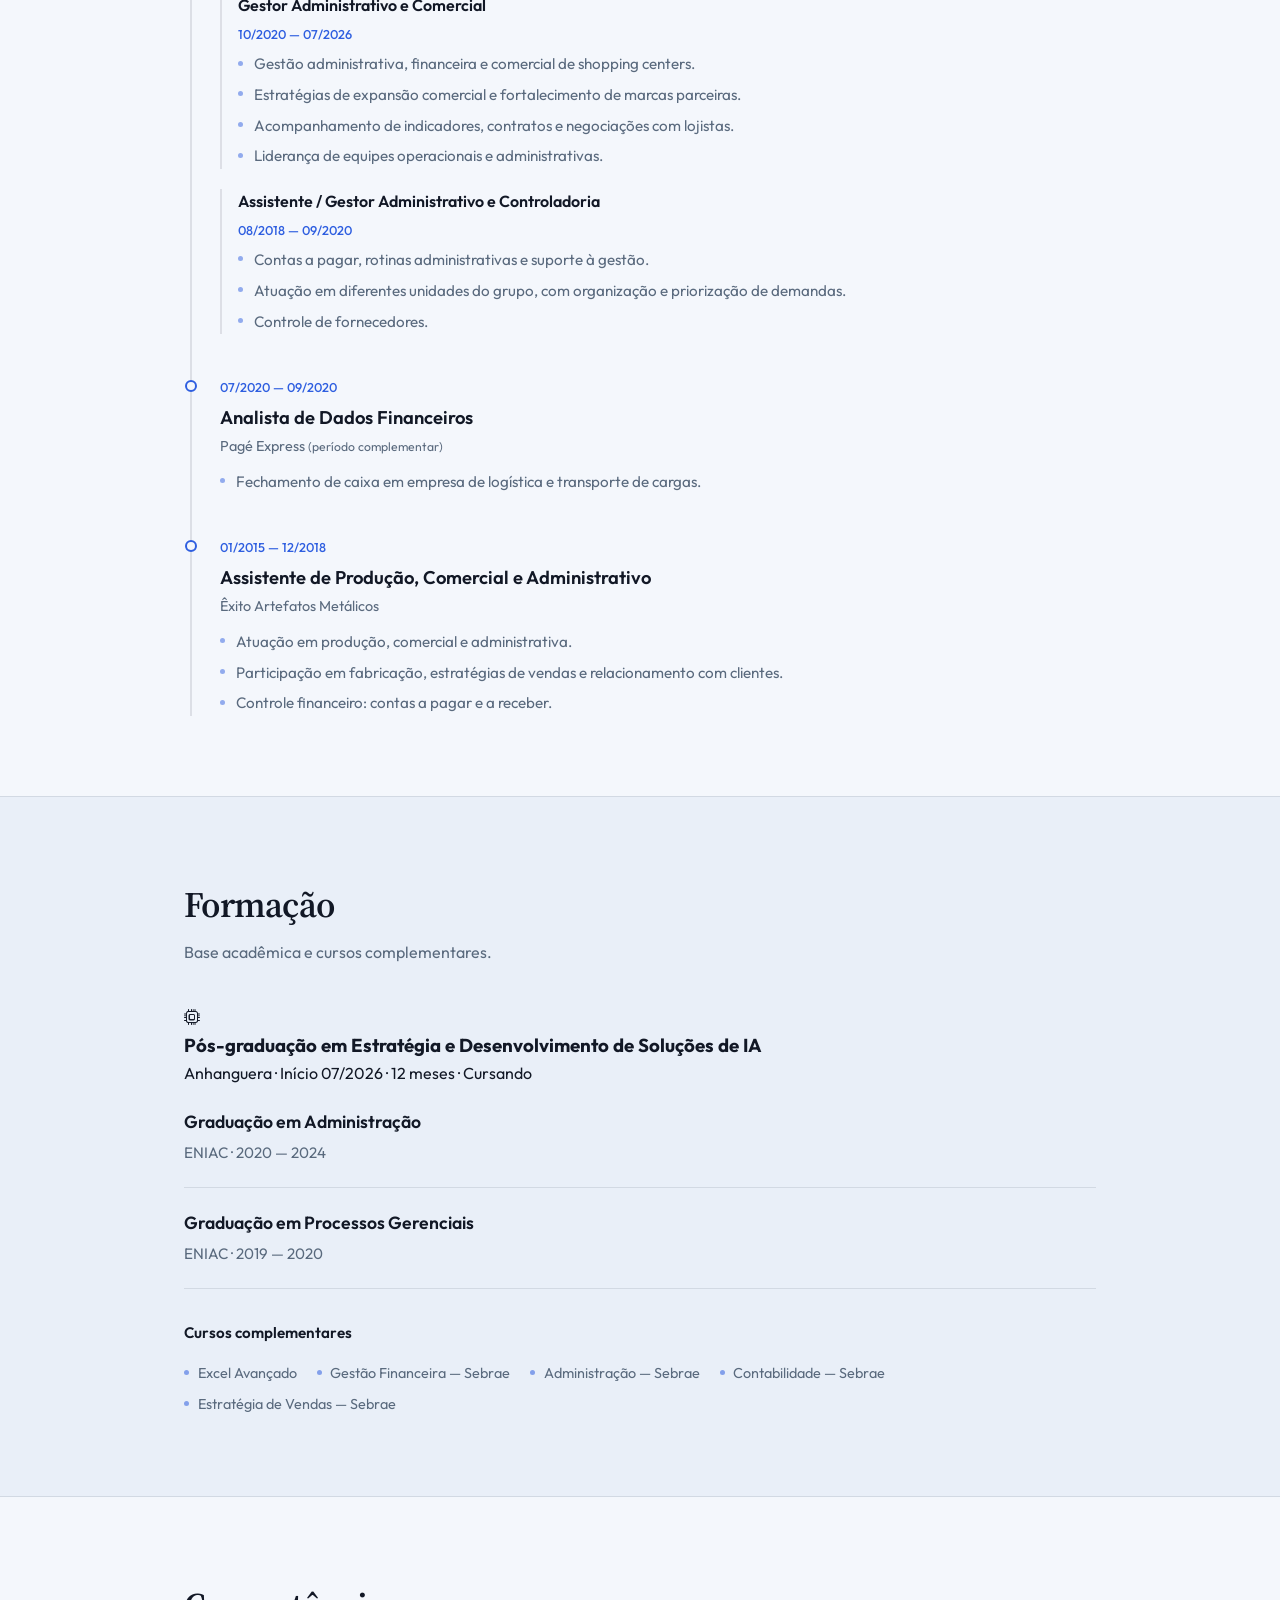
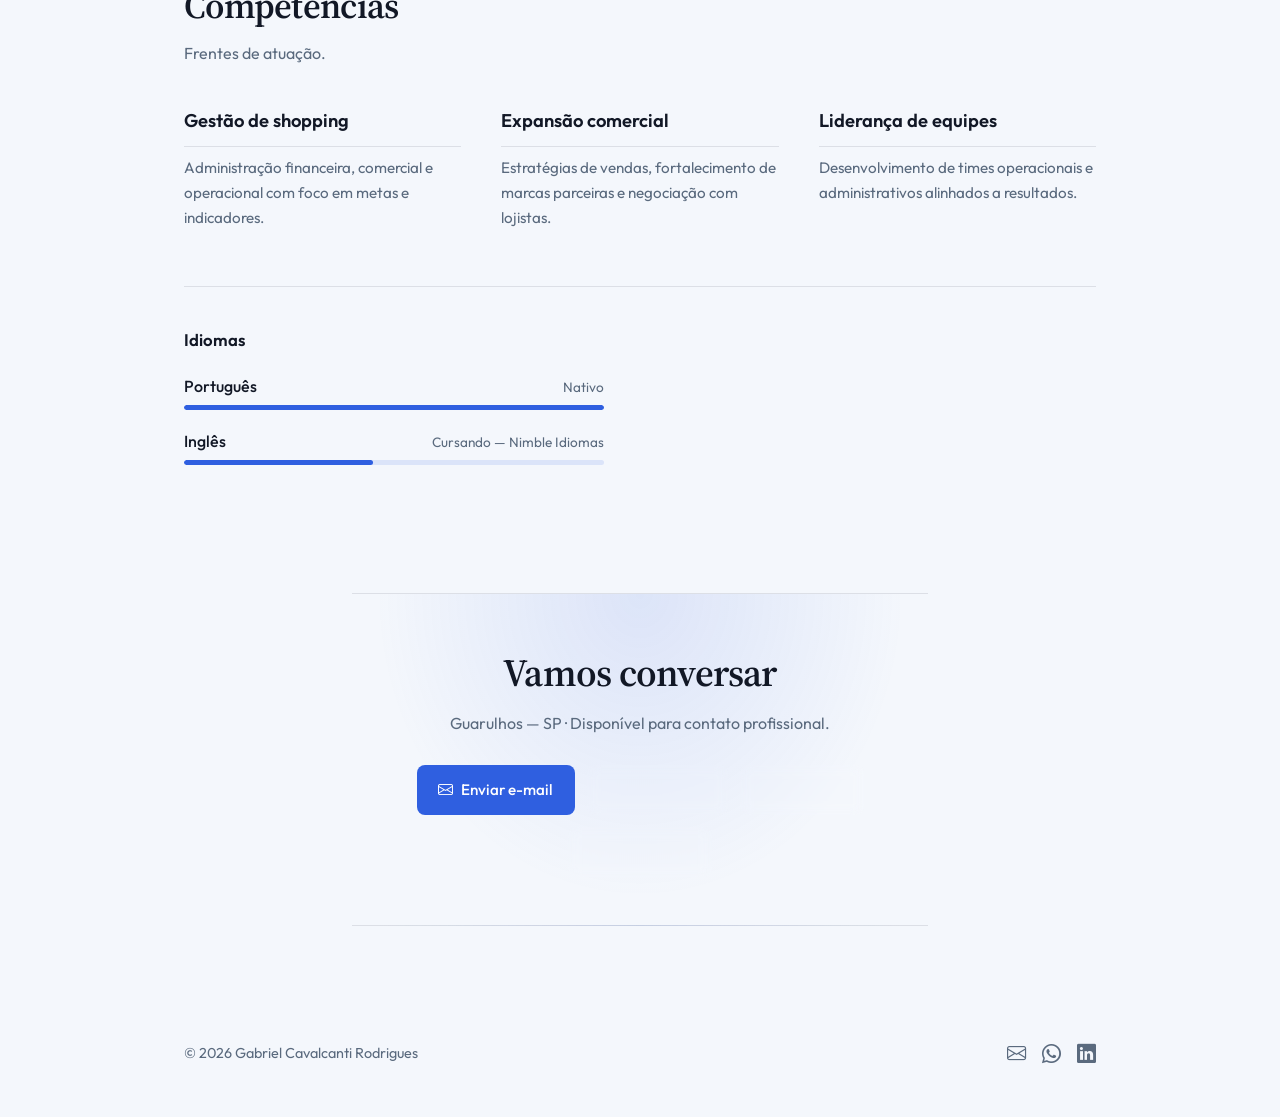
==== commit 7a718bb6: "Group Grupo BrasMalls roles under one employer with separate positions. Co-authored-by: Cursor <curs" ====
--- a/index.html
+++ b/index.html
@@ -97,19 +97,31 @@
       <div class="timeline">
         <article class="timeline__item reveal">
           <div class="timeline__meta">
-            <span class="timeline__period">08/2018 — 07/2026</span>
-            <h3>Gestor Administrativo e Comercial</h3>
-            <p class="timeline__company">Grupo BrasMalls</p>
-          </div>
-          <ul class="timeline__points">
-            <li>Evolução de Assistente Administrativo e Controladoria a Gestor Administrativo e Comercial.</li>
-            <li>Atuação nos empreendimentos do grupo: Shopping VHT, Shopping Total Brás, Shopping New Mall e Total Hotel.</li>
-            <li>Gestão administrativa, financeira e comercial de shopping centers.</li>
-            <li>Estratégias de expansão comercial e fortalecimento de marcas parceiras.</li>
-            <li>Acompanhamento de indicadores, contratos e negociações com lojistas.</li>
-            <li>Controladoria, contas a pagar e controle de fornecedores.</li>
-            <li>Liderança de equipes operacionais e administrativas.</li>
-          </ul>
+            <span class="timeline__period">08/2018 — 07/2026 · 8 anos</span>
+            <h3>Grupo BrasMalls</h3>
+            <p class="timeline__units">Shopping VHT · Shopping Total Brás · Shopping New Mall · Total Hotel</p>
+          </div>
+
+          <div class="timeline__role">
+            <h4>Gestor Administrativo e Comercial</h4>
+            <span class="timeline__period">10/2020 — 07/2026</span>
+            <ul class="timeline__points">
+              <li>Gestão administrativa, financeira e comercial de shopping centers.</li>
+              <li>Estratégias de expansão comercial e fortalecimento de marcas parceiras.</li>
+              <li>Acompanhamento de indicadores, contratos e negociações com lojistas.</li>
+              <li>Liderança de equipes operacionais e administrativas.</li>
+            </ul>
+          </div>
+
+          <div class="timeline__role">
+            <h4>Assistente / Gestor Administrativo e Controladoria</h4>
+            <span class="timeline__period">08/2018 — 09/2020</span>
+            <ul class="timeline__points">
+              <li>Contas a pagar, rotinas administrativas e suporte à gestão.</li>
+              <li>Atuação em diferentes unidades do grupo, com organização e priorização de demandas.</li>
+              <li>Controle de fornecedores.</li>
+            </ul>
+          </div>
         </article>
 
         <article class="timeline__item reveal">
--- a/styles.css
+++ b/styles.css
@@ -541,6 +541,32 @@
   opacity: 0.5;
 }
 
+.timeline__units {
+  color: var(--muted);
+  font-size: 0.85rem;
+  margin-bottom: 1rem;
+}
+
+.timeline__role {
+  padding-left: 1rem;
+  border-left: 2px solid var(--line);
+  margin-bottom: 1.25rem;
+}
+
+.timeline__role:last-child {
+  margin-bottom: 0;
+}
+
+.timeline__role h4 {
+  font-size: 1rem;
+  font-weight: 600;
+  margin-bottom: 0.15rem;
+}
+
+.timeline__role .timeline__period {
+  margin-bottom: 0.5rem;
+}
+
 /* —— Formação stack —— */
 .stack {
   display: flex;
